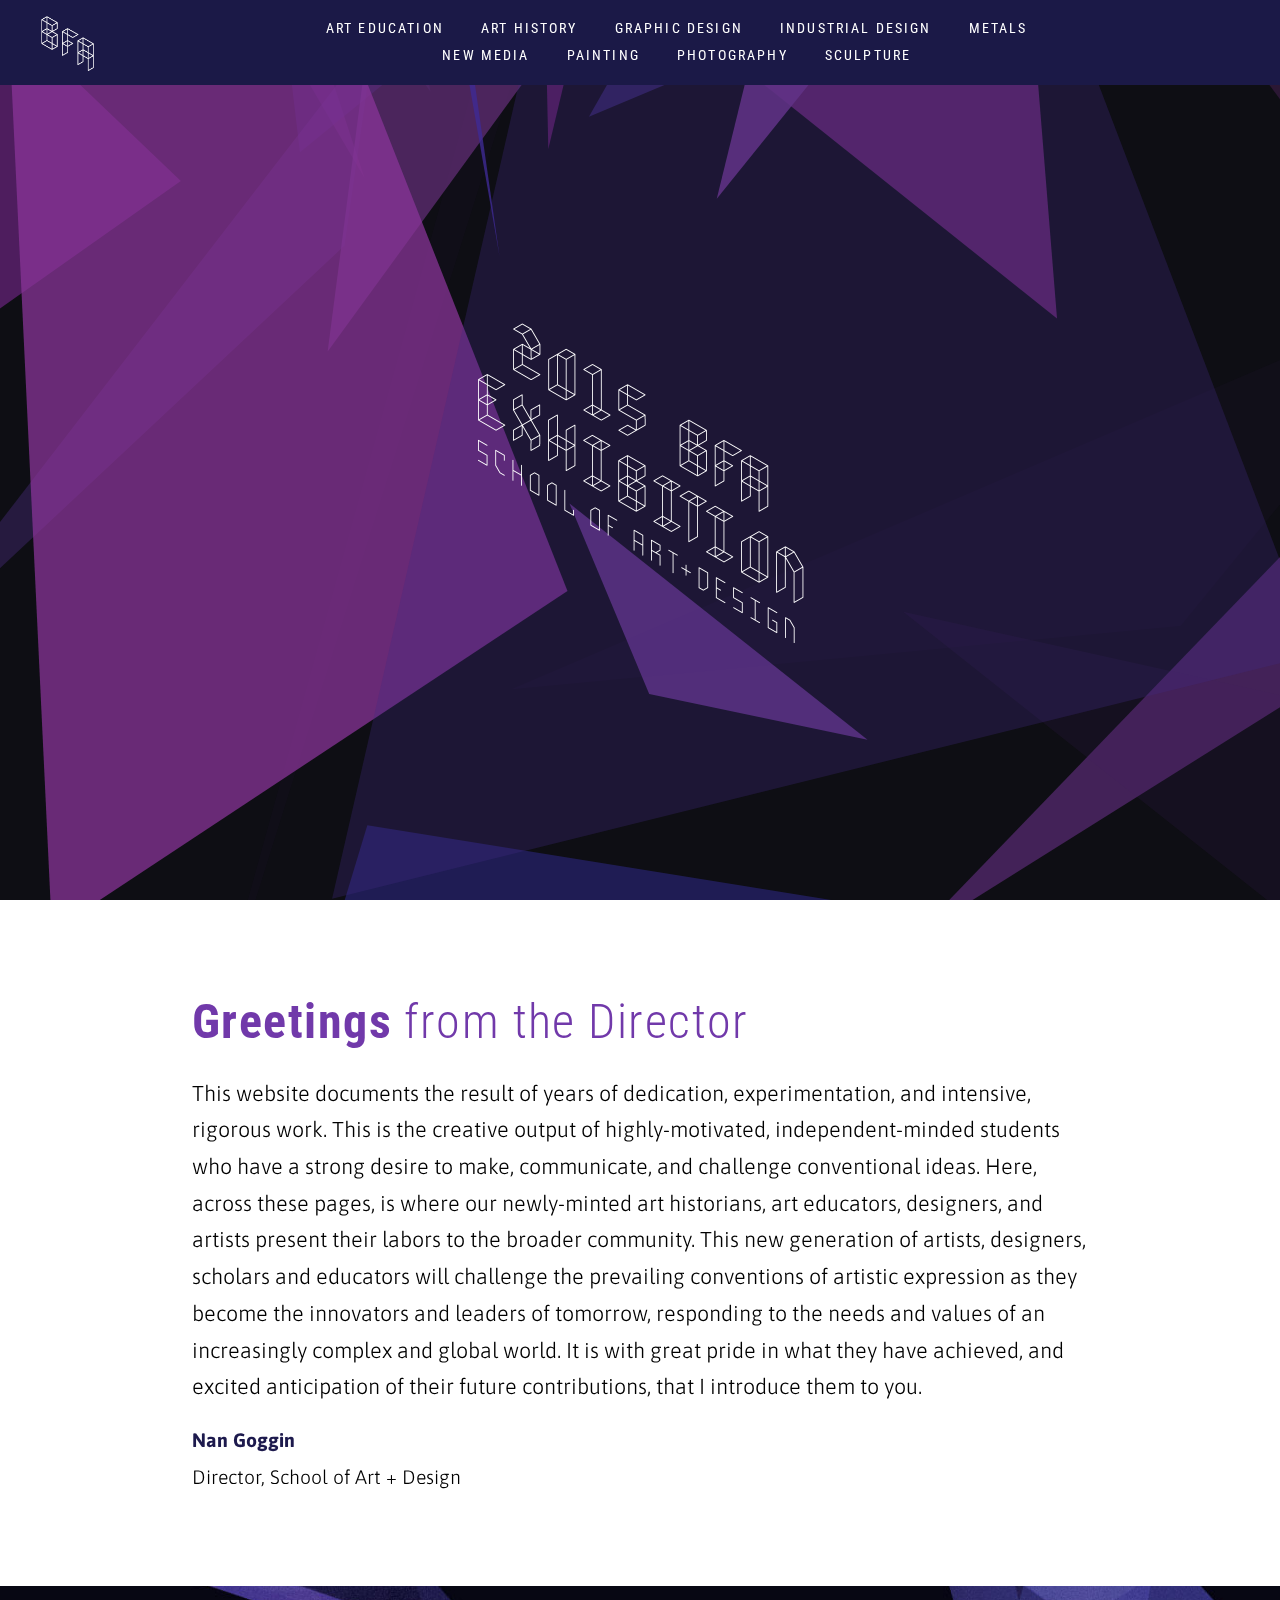
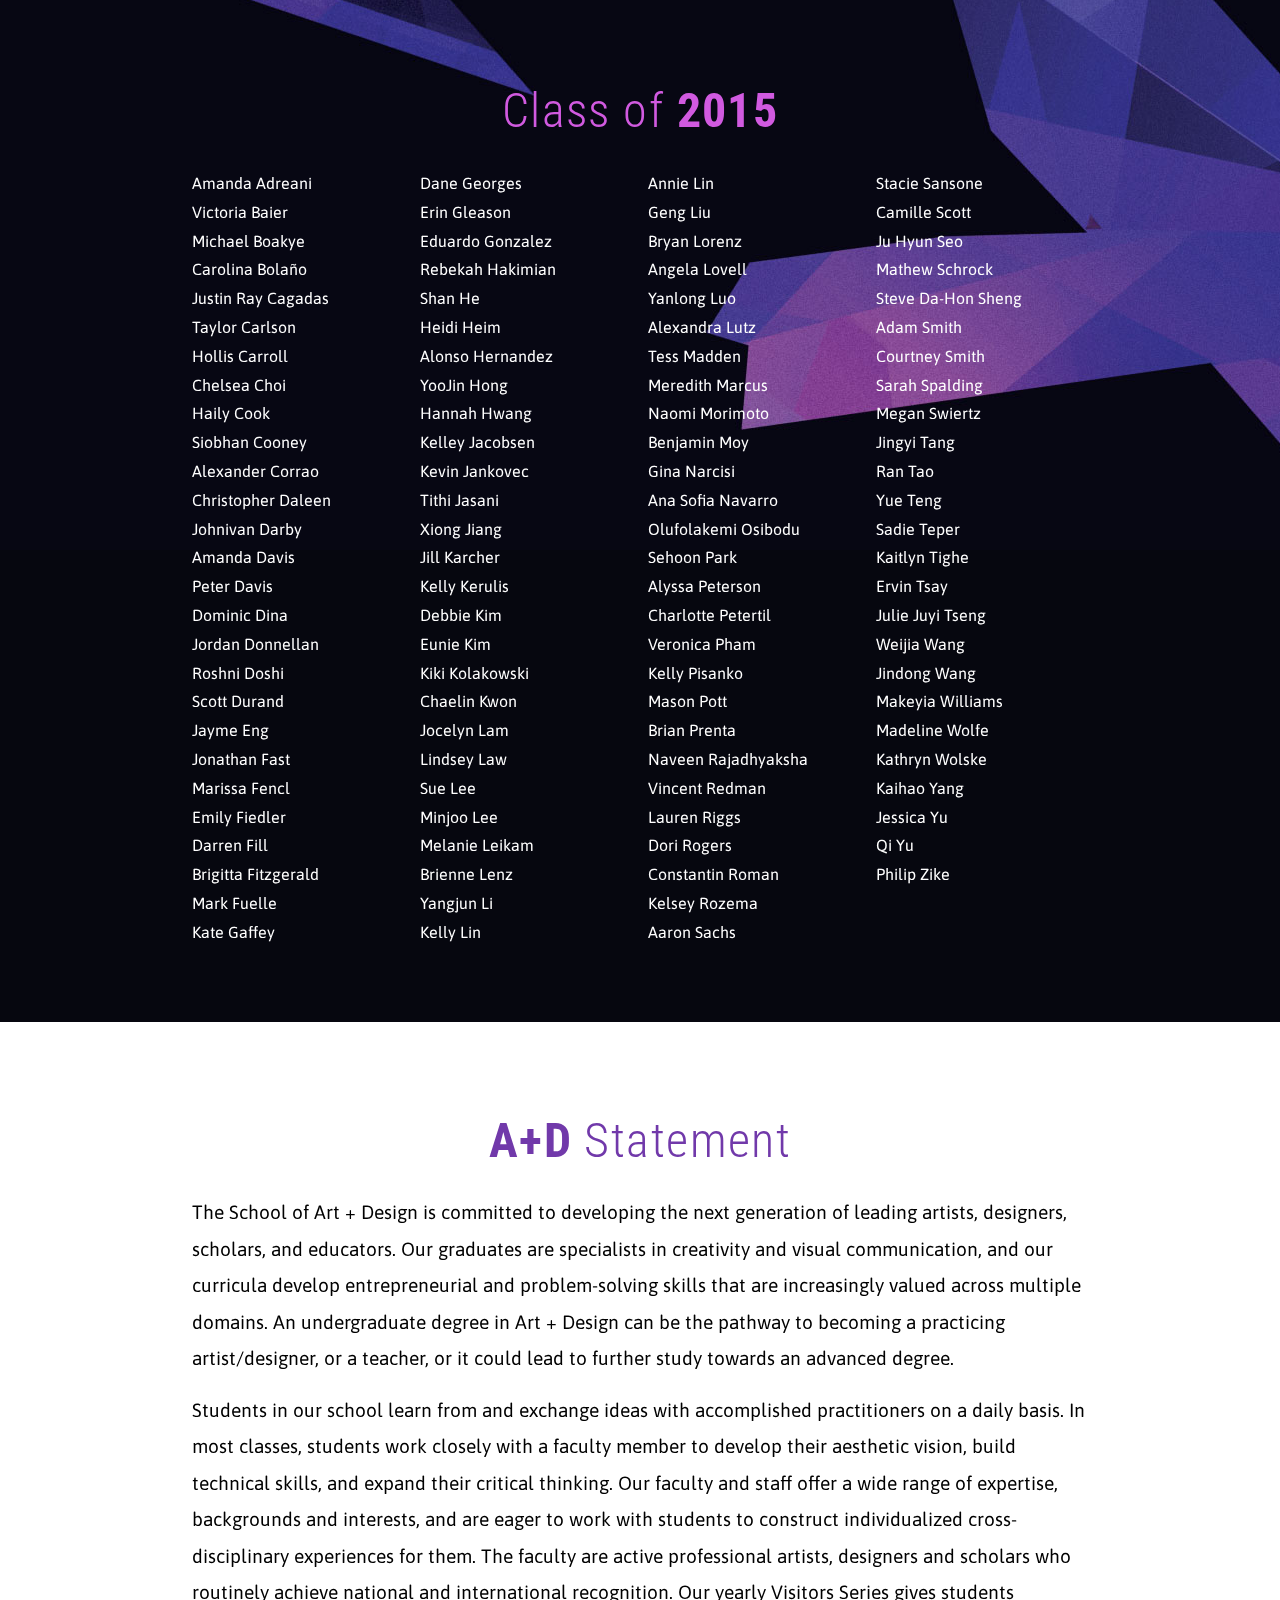
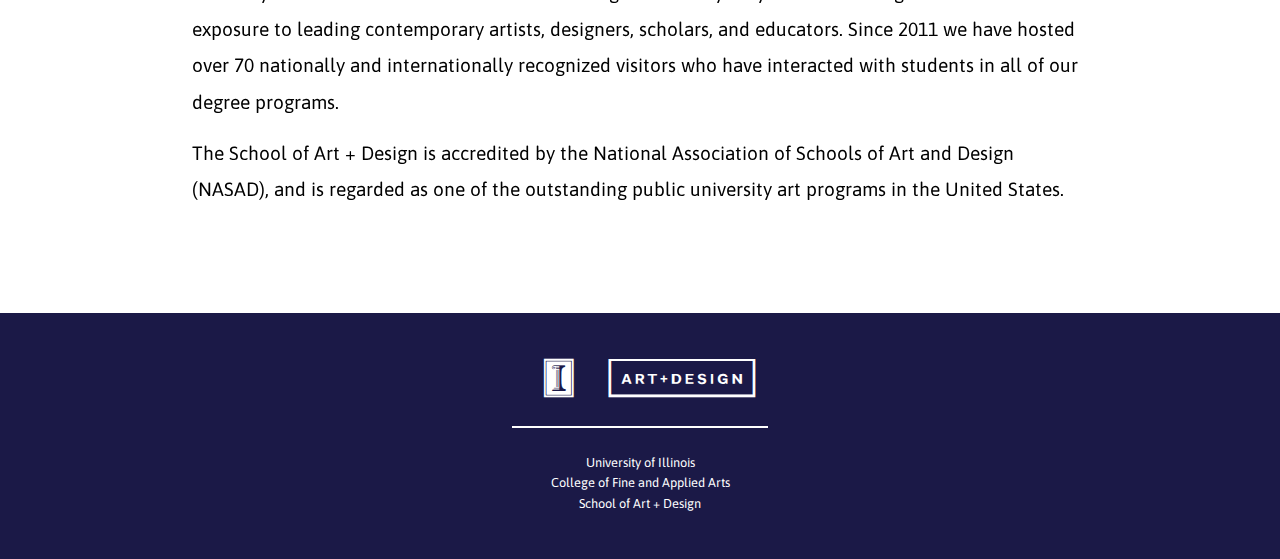
==== index.html @ aa7ef442 "first commit" ====
<!DOCTYPE html>
<html>
	<head>
     	<meta charset="utf-8">
        <meta http-equiv="x-ua-compatible" content="ie=edge">
        <title>BFA Exhibition | 2015</title>
        <meta name="description" content="">
        <meta name="viewport" content="width=device-width, initial-scale=1">

        <link rel="stylesheet" href="css/normalize.css">
        <link rel="stylesheet" href="css/index.css">
        <link rel="stylesheet" href="css/styles.css">
        
        <link rel="stylesheet" href="css/jquery.bxslider.css">
        <link rel="stylesheet" href="fonts/css/fontello.css">
       
       	<!--<script src="//ajax.googleapis.com/ajax/libs/jquery/1.11.2/jquery.min.js"></script>-->
        <script>window.jQuery || document.write('<script src="js/vendor/jquery-1.11.2.min.js"><\/script>')</script>
        <script src="js/plugins.js"></script>
        <script src="js/scripts.js"></script>
        <script src="js/vendor/modernizr-2.8.3.min.js"></script>
        
        <script src="js/jquery.fitvids.js"></script>
  		<script src="js/jquery.bxslider.js"></script>
  		<script src='js/smooth-scroll.js'></script>
  		<script src="js/scroll.js"></script>
  		
  		 <!--Parallax-->
        <script type="text/javascript" src="js/jquery.stellar.min.js"></script>
		<script type="text/javascript" src="js/waypoints.min.js"></script>
		<script type="text/javascript" src="js/jquery.easing.1.3.js"></script>
		<script type="text/javascript" src="js/parallax.js"></script>
		<script src="js/processing.js" type="text/javascript"></script>
		
    </head>
    <body>	
    		
			<div id="top-nav">
				<div id="full-menu-container">
					<a href="index.html"><div id="brand" class="hidden-sm"></div></a>
					<ul class="hidden-sm" id="full-menu">
						<li><a href="arteducation.html">Art&nbsp;Education</a></li>
						<li><a href="arthistory.html">Art&nbsp;History</a></li>
						<!-- <li><a href="ceramics.html">Ceramics</a></li> -->
						<li><a href="graphicdesign.html">Graphic&nbsp;Design</a></li>
						<li><a href="industrialdesign.html">Industrial&nbsp;Design</a></li>
						<li><a href="metals.html">Metals</a></li>
						<li><a href="newmedia.html">New&nbsp;Media</a></li>
						<li><a href="painting.html">Painting</a></li>
						<li><a href="photography.html">Photography</a></li>
						<li><a href="sculpture.html">Sculpture</a></li>
					</ul>
				</div>
				<div id="bar-full" class="hidden-sm"></div>

				<!-- Mobile Navigation -->
				<nav class="clearfix hidden-lg" id="top-menu-nav">
				<ul class="clearfix" id="menu-2-col">
					<li><a href="arteducation.html">Art&nbsp;Education</a></li>
					<li><a href="arthistory.html">Art&nbsp;History</a></li>
					<!-- <li><a href="ceramics.html">Ceramics</a></li> -->
					<li><a href="graphicdesign.html">Graphic&nbsp;Design</a></li>
					<li><a href="industrialdesign.html">Industrial&nbsp;Design</a></li>
					<li><a href="metals.html">Metals</a></li>
					<li><a href="newmedia.html">New&nbsp;Media</a></li>
					<li><a href="painting.html">Painting</a></li>
					<li><a href="photography.html">Photography</a></li>
					<li><a href="sculpture.html">Sculpture</a></li>
				</ul>
					
					<div id="bar" class="hidden-lg">
						<div id="pull">
							<span id="menu" class="hidden-lg">Menu</span>
							<a href="index.html"><div id="brand-sm" class="hidden-lg"></div></a>
						</div>
					</div>
					
				</nav>
			</div> <!-- #top-nav -->
			<!-- End Mobile Navigation -->
			
			
			
		<div class="slide index" id="slide01" data-slide="1" data-stellar-background-ratio="0.5">
				<canvas id="bfa2015" data-processing-sources="js/bfa_2015.js">
					<p>Your browser does not support the canvas tag.</p>
					<!-- Note: you can put any alternative content here. -->
				</canvas>
				<noscript>
					<p>JavaScript is required to view the contents of this page.</p>
				</noscript>
				<div id="bfa_type">
					<div id="holder">
						<img src="images/title.png" alt="BFA Exhibition" />
					</div>
				</div>
		</div>
	
		<div class="slide" id="slide02" data-slide="2" data-stellar-background-ratio="0.5">
		<div class="container clearfix">
			<div id="greetings">
				<h3><span class="header-bold">Greetings</span> from the Director</h3>
				<p>This website documents the result of years of dedication, experimentation, and intensive, rigorous work. This is the creative output of highly-motivated, independent-minded students who have a strong desire to make, communicate, and challenge conventional ideas. Here, across these pages, is where our newly-minted art historians, art educators, designers, and artists present their labors to the broader community. This new generation of artists, designers, scholars and educators will challenge the prevailing conventions of artistic expression as they become the innovators and leaders of tomorrow, responding to the needs and values of an increasingly complex and global world. It is with great pride in what they have achieved, and excited anticipation of their future contributions, that I introduce them to you.</p>
				<br>
				<p><span id="p-bold">Nan Goggin</span></p>
				<p><span id="title">Director, School of Art + Design</span></p>
			</div><!-- #greetings -->
		</div>
		</div>
		
		
		<div class="slide" id="slide3" data-slide="2" data-stellar-background-ratio="0.5">
		<div class="container clearfix">
			<div id="class">
			<h3>Class of <span class="header-bold">2015</span></h3>
			<div id="class-list">
			<ul>
			 	<li>Amanda Adreani</li>
				<li>Victoria Baier</li>
				<li>Michael Boakye</li>
				<li>Carolina Bolaño</li>
				<li>Justin Ray Cagadas</li>
				<li>Taylor Carlson</li>
				<li>Hollis Carroll</li>
				<li>Chelsea Choi</li>
				<li>Haily Cook</li>
				<li>Siobhan Cooney</li>
				<li>Alexander Corrao</li>
				<li>Christopher Daleen</li>
				<li>Johnivan Darby</li>
				<li>Amanda Davis</li>
				<li>Peter Davis</li>
				<li>Dominic Dina</li>
				<li>Jordan Donnellan</li>
				<li>Roshni Doshi</li>
				<li>Scott Durand</li>
				<li>Jayme Eng</li>
				<li>Jonathan Fast</li>
				<li>Marissa Fencl</li>
				<li>Emily Fiedler</li>
				<li>Darren Fill</li>
				<li>Brigitta Fitzgerald</li>
				<li>Mark Fuelle</li>
				<li>Kate Gaffey</li>
				<li>Dane Georges</li>
				<li>Erin Gleason</li>
				<li>Eduardo Gonzalez</li>
				<li>Rebekah Hakimian</li>
				<li>Shan He</li>
				<li>Heidi Heim</li>
				<li>Alonso Hernandez</li>
				<li>YooJin Hong</li>
				<li>Hannah Hwang</li>
				<li>Kelley Jacobsen</li>
				<li>Kevin Jankovec</li>
				<li>Tithi Jasani</li>
				<li>Xiong Jiang</li>
				<li>Jill Karcher</li>
				<li>Kelly Kerulis</li>
				<li>Debbie Kim</li>
				<li>Eunie Kim</li>
				<li>Kiki Kolakowski</li>
				<li>Chaelin Kwon</li>
				<li>Jocelyn Lam</li>
				<li>Lindsey Law</li>
				<li>Sue Lee</li>
				<li>Minjoo Lee</li>
				<li>Melanie Leikam</li>
				<li>Brienne Lenz</li>
				<li>Yangjun Li</li>
				<li>Kelly Lin</li>
				<li>Annie Lin</li>
				<li>Geng Liu</li>
				<li>Bryan Lorenz</li>
				<li>Angela Lovell</li>
				<li>Yanlong Luo</li>
				<li>Alexandra Lutz</li>
				<li>Tess Madden</li>
				<li>Meredith Marcus</li>
				<li>Naomi Morimoto</li>
				<li>Benjamin Moy</li>
				<li>Gina Narcisi</li>
				<li>Ana Sofia Navarro</li>
				<li>Olufolakemi Osibodu</li>
				<li>Sehoon Park</li>
				<li>Alyssa Peterson</li>
				<li>Charlotte Petertil</li>
				<li>Veronica Pham</li>
				<li>Kelly Pisanko</li>
				<li>Mason Pott</li>
				<li>Brian Prenta</li>
				<li>Naveen Rajadhyaksha</li>
				<li>Vincent Redman</li>
				<li>Lauren Riggs</li>
				<li>Dori Rogers</li>
				<li>Constantin Roman</li>
				<li>Kelsey Rozema</li>
				<li>Aaron Sachs</li>
				<li>Stacie Sansone</li>
				<li>Camille Scott</li>
				<li>Ju Hyun Seo</li>
				<li>Mathew Schrock</li>
				<li>Steve Da-Hon Sheng</li>
				<li>Adam Smith</li>
				<li>Courtney Smith</li>
				<li>Sarah Spalding</li>
				<li>Megan Swiertz</li>
				<li>Jingyi Tang</li>
				<li>Ran Tao</li>
				<li>Yue Teng</li>
				<li>Sadie Teper</li>
				<li>Kaitlyn Tighe</li>
				<li>Ervin Tsay</li>
				<li>Julie Juyi Tseng</li>
				<li>Weijia Wang</li>
				<li>Jindong Wang</li>
				<li>Makeyia Williams</li>
				<li>Madeline Wolfe</li>
				<li>Kathryn Wolske</li>
				<li>Kaihao Yang</li>
				<li>Jessica Yu</li>
				<li>Qi Yu</li>
				<li>Philip Zike</li>
			</ul>
			</div><!-- #class-list -->
			</div>
		</div>
		</div>
	
	
		<div class="slide" id="slide4" data-slide="4" data-stellar-background-ratio="0.5">
		<div class="container clearfix">
			<div id="about">
				<div id="ad-statement">
				<h3><span class="header-bold">A+D</span> Statement</h3>
				<p>The School of Art + Design is committed to developing the next generation of leading artists, designers, scholars, and educators. Our graduates are specialists in creativity and visual communication, and our curricula develop entrepreneurial and problem-solving skills that are increasingly valued across multiple domains. An undergraduate degree in Art + Design can be the pathway to becoming a practicing artist/designer, or a teacher, or it could lead to further study towards an advanced&nbsp;degree.</p>
				<p>Students in our school learn from and exchange ideas with accomplished practitioners on a daily basis. In most classes, students work closely with a faculty member to develop their aesthetic vision, build technical skills, and expand their critical thinking. Our faculty and staff offer a wide range of expertise, backgrounds and interests, and are eager to work with students to construct individualized cross-disciplinary experiences for them. The faculty are active professional artists, designers and scholars who routinely achieve national and international recognition. Our yearly Visitors Series gives students exposure to leading contemporary artists, designers, scholars, and educators. Since 2011 we have hosted over 70 nationally and internationally recognized visitors who have interacted with students in all of our degree programs.</p>
				<p>The School of Art + Design is accredited by the National Association of Schools of Art and Design (NASAD), and is regarded as one of the outstanding public university art programs in the United&nbsp;States.</p>
				</div><!-- #ad-statement-->
			</div><!-- #about -->
		</div>
		</div>
		
		<a data-scroll data-options='{ "easing": "easeInQuad" }' href="#" class="cd-top">Top</a>
		
		<footer>
			<div class="icons">
				<div class="the-icons"><i class="icon-illinois-logo"></i> </div>
				<div class="the-icons"><i class="icon-ad-logo"></i></div>
       	 	</div><!-- .icons -->
        	<div id="footer-line"></div><!-- #footer-line -->
			<p>University of Illinois</p>
			<p>College of Fine and Applied Arts</p>
			<p>School of Art + Design</p>
			
		</footer>
		
    </body>
</html>
---- css/index.css ----
@import url(http://fonts.googleapis.com/css?family=Asap:400,400italic,700,700italic|Roboto+Condensed:400,300,300italic,400italic,700,700italic);

/* http://meyerweb.com/eric/tools/css/reset/ 
   v2.0 | 20110126
   License: none (public domain)
*/

html, body, div, span, applet, object, iframe,
h1, h2, h3, h4, h5, h6, p, blockquote, pre,
a, abbr, acronym, address, big, cite, code,
del, dfn, em, img, ins, kbd, q, s, samp,
small, strike, strong, sub, sup, tt, var,
b, u, i, center,
dl, dt, dd, ol, ul, li,
fieldset, form, label, legend,
table, caption, tbody, tfoot, thead, tr, th, td,
article, aside, canvas, details, embed, 
figure, figcaption, footer, header, hgroup, 
menu, nav, output, ruby, section, summary,
time, mark, audio, video {
	margin: 0;
	padding: 0;
	border: 0;
	font-size: 100%;
	font: inherit;
	vertical-align: baseline;
}
/* HTML5 display-role reset for older browsers */
article, aside, details, figcaption, figure, 
footer, header, hgroup, menu, nav, section {
	display: block;
}
body {
	line-height: 1;
}
ol, ul {
	list-style: none;
}
blockquote, q {
	quotes: none;
}
blockquote:before, blockquote:after,
q:before, q:after {
	content: '';
	content: none;
}
table {
	border-collapse: collapse;
	border-spacing: 0;
}

/* end CSS reset */


body {
	width: 100%;
}

p, li {
	font-family: 'Asap', sans-serif;
	font-weight: 400;
}

.slide{
	background-attachment: fixed;
	position: relative;
	width: 100%;
}

/* Clearfix */
.clearfix:before,
.clearfix:after {
    content: " ";
    display: table;
}
.clearfix:after {
    clear: both;
}


/*--- FOOTER ---*/
footer {
	background-color: #1B1947;
	padding: 45px 0;
	text-align: center;
}

footer p {
	color: white;
	font-size: .80em;
	line-height: 1.6em;	
}

#footer-line {
	border-top: 2px solid white;
	margin: 25px 40%;
}

.icon-ad-logo, .icon-illinois-logo  {
	margin-left: -40px;
}

.icon-ad-logo:before { 
	content: '\e800';
	color: white;
	font-size: 2.5em;
} /* '' */

.icon-illinois-logo:before { 
	content: '\e801';
	color: white;
	font-size: 2.5em;
} /* '' */


.icons{
	display: inline-block;
}

.the-icons{
 	float: left;
}

/*---INDEX---*/
#greetings{
	padding: 60px 10%;
}

#greetings h3, #ad-statement h3 {
	color: #7139AA;
	font-family: 'Roboto Condensed', sans-serif;
	font-size: 2.3em;
	font-weight: 300;
	letter-spacing: .03em;
	line-height: 1.2em;
	margin-bottom: 25px; 
}

#greetings p {
	font-family: 'Asap', sans-serif;
	font-size: 1.2em;
	font-weight: 300;
	line-height: 1.6em;
}

.header-bold {
	font-weight: 700;
}

#p-bold {
	color: #1D1A4D;
	font-size: .90em;
	font-weight: bold;
}

#title { 
	font-size: .90em;
}


#class h3 {
	color: #D15AE0;
	font-family: 'Roboto Condensed', sans-serif;
	font-size: 2.3em;
	font-weight: 300;
	letter-spacing: .03em;
	line-height: 1.2em;
	padding: 0 10%;
}


#class-list {
	padding: 75px 10%;
  	-webkit-column-count: 2;
	-moz-column-count: 2;
    column-count: 2;
    font-size: .88em;
}

#class-list .track {
	letter-spacing: -.05em;
	
}

#class-list li {
	color: white;
	line-height: 1.6em;
}

#about {
	padding: 75px 10%;
	line-height: 1.6em;
}

#ad-statement p {
	font-size: 1em;
	line-height: 1.7em;
	padding-bottom: 15px;
}


/*---HERO---*/
.index {
	/*background:url(../images/major-hero4.png) top center no-repeat;* 
	/*padding: 12em 0;*/
	/*padding: 0;*/
	/*height: 768px;*/
	/*text-align:center;*/
}

#bfa_type {
	position: absolute;
	top: 0;
	left: 0;
	display: table;
	width: 100%;
}

#holder {
	display: table-cell;
	text-align: center;
	vertical-align: middle;
	height: 100%;
}

#holder img {
	width: 50%;
	height: auto;
	max-width: 330px;
	margin-top: 70px;
}


/*---MEDIA QUERIES---*/
@media only screen and (min-width: 580px) {
	#class-list {
	padding: 0 12% 75px;
  	-webkit-column-count: 2;
	-moz-column-count: 2;
    column-count: 2;
    font-size: 1em;
}
}

@media only screen and (min-width: 768px) {
#greetings p {
	font-size: 1.35em;
	line-height: 1.7em;
}
 
#class h3 {
	padding: 0 12% 25px;
}

#class-list li {
	line-height: 1.8em;
}

#ad-statement p {
	font-size: 1.2em;
	line-height: 1.9em;
}
}



@media only screen and (min-width: 850px) {
#greetings, #about{
	padding: 75px 12%;
}

#class h3 {
	padding: 50px 12% 25px;
	text-align: center;
}

#ad-statement h3 {
	text-align:center; 
}

#class-list {
	padding: 0 12% 75px;
  	-webkit-column-count: 3;
	-moz-column-count: 3;
    column-count: 3;
    font-size: 1em;
}

}

@media only screen and (min-width: 1024px) {
#greetings, #about{
	padding: 90px 15%;
}



#greetings h3, #class h3, #ad-statement h3{
	font-size: 3em;
}


#class h3 {
	padding: 0 15% 30px;
}


#class-list {
	padding: 0 15% 75px;
  	-webkit-column-count: 4;
	-moz-column-count: 4;
    column-count: 4;
    font-size: 1em;
}

#class-list li {
	font-size: 1em;
	line-height: 1.8em;
}


}
---- css/styles.css ----
@import url(http://fonts.googleapis.com/css?family=Asap:400,400italic,700,700italic|Roboto+Condensed:400,300,300italic,400italic,700,700italic);

/* http://meyerweb.com/eric/tools/css/reset/ 
   v2.0 | 20110126
   License: none (public domain)
*/

html, body, div, span, applet, object, iframe,
h1, h2, h3, h4, h5, h6, p, blockquote, pre,
a, abbr, acronym, address, big, cite, code,
del, dfn, em, img, ins, kbd, q, s, samp,
small, strike, strong, sub, sup, tt, var,
b, u, i, center,
dl, dt, dd, ol, ul, li,
fieldset, form, label, legend,
table, caption, tbody, tfoot, thead, tr, th, td,
article, aside, canvas, details, embed, 
figure, figcaption, footer, header, hgroup, 
menu, nav, output, ruby, section, summary,
time, mark, audio, video {
	margin: 0;
	padding: 0;
	border: 0;
	font-size: 100%;
	font: inherit;
	vertical-align: baseline;
}
/* HTML5 display-role reset for older browsers */
article, aside, details, figcaption, figure, 
footer, header, hgroup, menu, nav, section {
	display: block;
}
body {
	line-height: 1;
}
ol, ul {
	list-style: none;
}
blockquote, q {
	quotes: none;
}
blockquote:before, blockquote:after,
q:before, q:after {
	content: '';
	content: none;
}
table {
	border-collapse: collapse;
	border-spacing: 0;
}

/* end CSS reset */


body {
	width: 100%;
}

p, li {
	font-family: 'Asap', sans-serif;
	font-weight: 400;
}

.slide{
	background-attachment: fixed;
	position: relative;
	width: 100%;
}

/* Clearfix */
.clearfix:before,
.clearfix:after {
    content: " ";
    display: table;
}
.clearfix:after {
    clear: both;
}

/*--FULL NAV--*/
#brand {
	background:url(../images/bfa-logo.png) top center no-repeat; 
	background-size: 100%;
	position: fixed;
	float: left;
	width:55px;
	height: 55px;
	left: 40px;
	top: 16px;
	z-index: 2500;
}

#full-menu {
	left: 19%;
	padding: 15px;
	width: 850px;
	position: fixed;
	z-index: 2000;
	text-align: center;
}

#full-menu li{
	display: inline;
	margin: 10px;
	padding-right: 13px;
	font-size: .9em;
	font-family: 'Roboto Condensed', sans-serif;
	text-transform: uppercase;
	letter-spacing: .15em;
	line-height: 1.9em;
}
#full-menu a:hover {
	color: #7139AA;
}

#full-menu a {
	color: white;
	}

#full-menu a:link{
	text-decoration: none;
	/*color: #1B1947;*/
	color: white;
}

#full-menu a:active, a:visited{
	text-decoration: none;
}


#active {
	color: #7942BA;
}

#bar-full {
	background-color: #1B1947;
	width: 100%;
	height: 85px;
	position: fixed;
	top: 0;
}



/*--MOBILE NAV--*/
.hidden-lg {
	visibility: hidden;
}

#top-nav {
	position: fixed;
	width: 100%;
	z-index: 100;
}

#menu {
	border: 1px white solid;
	letter-spacing: .25em;
	padding: 9px 17px 9px 21px;
	float: right;
}

#menu:hover {
	border: 1px white solid;
	background-color: #302C85;
	cursor: pointer;
}

nav {
	height: auto;
	background: #EEEEEE;
	font-family: 'Roboto Condensed', sans-serif;
	font-size: .80em;
	letter-spacing: .15em;
	position: relative;
	text-transform: uppercase;
	text-align: center;
}

nav a {
	color: #1B1947;
	display: inline-block;
	line-height: 50px;
	text-align: center;
	text-decoration: none;
}

nav a:hover, nav a:active {
	background-color: #302C85;
	color: white;
	border-bottom: 1px solid #1B1947;
  	border-right: 1px solid #1B1947;
}

#bar {
	background-color: #1B1947;
	width: 100%;
	height: 50px;
	padding-right: 20px;
}

#pull {
	color: white;
	display: block;
	position: relative;
}

nav ul {
	display: none;
	height: auto;
	width: 100%;
}
	
nav li {
	width: 100%;
}
  	
nav li a {
	border-bottom: 1px solid #E1E1E1;
	box-sizing:border-box;
	-moz-box-sizing:border-box;
	-webkit-box-sizing:border-box;
}


/*--- FOOTER ---*/
footer {
	background-color: #1B1947;
	padding: 45px 0;
	text-align: center;
}

footer p {
	color: white;
	font-size: .80em;
	line-height: 1.6em;	
}

#footer-line {
	border-top: 2px solid white;
	margin: 25px 40%;
}

.icon-ad-logo, .icon-illinois-logo  {
	margin-left: -40px;
}

.icon-ad-logo:before { 
	content: '\e800';
	color: white;
	font-size: 2.5em;
} /* '' */

.icon-illinois-logo:before { 
	content: '\e801';
	color: white;
	font-size: 2.5em;
} /* '' */


.icons{
	display: inline-block;
}

.the-icons{
 	float: left;
}


/*---HERO---*/
.ae {
	background:url(../images/major-hero2.png) top center no-repeat; 
	background-size: cover;
	padding: 8em 0 6em;
	text-align:center;
	width: 100%;
}

.ah {
	background:url(../images/major-hero3.png) top center no-repeat; 
	background-size: cover;
	padding: 8em 0 6em;
	text-align:center;
	width: 100%;
}

.gd {
	background:url(../images/major-hero4.png) top center no-repeat; 
	background-size: cover;
	padding: 8em 0 6em;
	text-align:center;
	width: 100%;
}

.id {
	background:url(../images/major-hero5.png) top center no-repeat; 
	background-size: cover;
	padding: 8em 0 6em;
	text-align:center;
	width: 100%;
}

.me {
	background:url(../images/major-hero6.png) top center no-repeat; 
	background-size: cover;
	padding: 8em 0 6em;
	text-align:center;
	width: 100%;
}

.nm {
	background:url(../images/major-hero7.png) top center no-repeat; 
	background-size: cover;
	padding: 8em 0 6em;
	text-align:center;
	width: 100%;
}

.pa {
	background:url(../images/major-hero8.png) top center no-repeat; 
	background-size: cover;
	padding: 8em 0 6em;
	text-align:center;
	width: 100%;
}

.ph {
	background:url(../images/major-hero9.png) top center no-repeat; 
	background-size: cover;
	padding: 8em 0 6em;
	text-align:center;
	width: 100%;
}

.sc {
	background:url(../images/major-hero10.png) top center no-repeat; 
	background-size: cover;
	padding: 8em 0 6em;
	text-align:center;
	width: 100%;
}


#hero #major-id {
	color: white;
	font-family: 'Roboto Condensed', sans-serif;
	font-size: 1.7em;
	font-weight: 700;
	letter-spacing: .03em;
	padding: .5em 0;
}

#slide3 {
	background:url(../images/index-class-background.jpg) rgb(6, 7, 15) top center no-repeat; 
	padding: 6em 0 0 0;
	width: 100%;
	overflow: hidden;
}


#hero p {
	color: white;
	font-family: 'Asap', sans-serif;
	font-size: 1.2em;
	font-weight: 400;
	letter-spacing: .03em;
}

#hero #gd {
	background:url(../images/majors-gd.png) top center no-repeat;
	background-size: 125px;
	padding: 5em 0;
}

#hero #ae {
	background:url(../images/majors-ae.png) top center no-repeat;
	background-size: 125px;
	padding: 5em 0;
}

#hero #ah {
	background:url(../images/majors-ah.png) top center no-repeat;
	background-size: 125px;
	padding: 5em 0;
}

#hero #id {
	background:url(../images/majors-id.png) top center no-repeat;
	background-size: 125px;
	padding: 5em 0;
}

#hero #me {
	background:url(../images/majors-me.png) top center no-repeat;
	background-size: 125px;
	padding: 5em 0;
}

#hero #nm {
	background:url(../images/majors-nm.png) top center no-repeat;
	background-size: 125px;
	padding: 5em 0;
}

#hero #pa {
	background:url(../images/majors-pa.png) top center no-repeat;
	background-size: 125px;
	padding: 5em 0;
}

#hero #ph {
	background:url(../images/majors-ph.png) top center no-repeat;
	background-size: 125px;
	padding: 5em 0;
}

#hero #sc {
	background:url(../images/majors-sc.png) top center no-repeat;
	background-size: 125px;
	padding: 5em 0;
}

/*---GRADUATE LIST---*/
#slide2 {
	background-color: #F9F9F9;
}

#major-graduates {
	padding: 45px 10% 0;
  	-webkit-column-count: 2;
	-moz-column-count: 2;
    column-count: 2;
    font-size: .88em;
    text-align: center;
}

.metals, .sculpture {
	padding: 45px 10% 0;
  	-webkit-column-count: 2 !important;
	-moz-column-count: 2 !important;
    column-count: 2 !important;
    font-size: .88em;
    text-align: center;
}

#major-graduates li a {
	color: #1D1A4D;
	line-height: 1.8em;
	
}

#major-graduates li a:link{
	text-decoration: none;
}	

#major-graduates li a:hover {
	color: #C8C8C8;
}

#major-graduates li a:visited, #major-graduates li a:active {
}

.line-divider {
	border-bottom: 2px solid #1B1947;
	margin: 45px 15% 0;
}

/*--- GALLERY ---*/
#gallery {
	padding: 0 0 45px;
}

video {
	width: 80%;
}

.bx-wrapper img.vertical {
	text-align: center;
	margin: 0 auto;
	height: 88%;
  	width: auto;
}

.left {
	text-align: left !important;
}

.student {
	padding: 100px 0 0;
	text-align: center;
}

.student-name {
	font-family: 'Roboto Condensed', sans-serif;
	font-size: 1.6em;
	font-weight: 300;
	letter-spacing: .03em;
	text-align: center;
}

.student-first {
	font-weight: 700;
}

em {
	font-style: italic; 
}

.bxslider li p {
	font-size: .90em;
	line-height: 1.4em;
	text-align: center; 
}

.center {
	text-align: center !important;
}

.essay-container {
	margin: 0 auto;
	width: 900px;
}

.essay-container .img-container {	
	border-bottom: 2px solid #1B1947;
	left: 0;
	right: 0;
	padding: 45px 25px;
}

.essay-container .bxslider li p {
	text-align: left; 
	padding-right: 30px;
	line-height: 1.6em;
}

.essay-text {
	overflow: scroll;
	overflow-x: hidden;
	margin-bottom: 20px;
}

.img-container {
	width: 100%;
	height: 545px;
}

.essay-container .bx-pager {
	visibility: hidden;
}

/*--SCROLL TO TOP---*/
.cd-top {
  display: inline-block;
  height: 60px;
  width: 60px;
  position: fixed;
  bottom: 40px;
  right: 10px;
  box-shadow: 0 0 10px rgba(0, 0, 0, 0.05);
  
  /* image replacement properties */
  overflow: hidden;
  text-indent: 100%;
  white-space: nowrap;
  background: rgba(214, 214, 214, 0.8) url(../images/cd-top-arrow.svg) no-repeat center 50%;
  visibility: hidden;
  opacity: 0;
  -webkit-transition: opacity .3s 0s, visibility 0s .3s;
  -moz-transition: opacity .3s 0s, visibility 0s .3s;
  transition: opacity .3s 0s, visibility 0s .3s;
}
.cd-top.cd-is-visible, .cd-top.cd-fade-out, .no-touch .cd-top:hover {
  -webkit-transition: opacity .3s 0s, visibility 0s 0s;
  -moz-transition: opacity .3s 0s, visibility 0s 0s;
  transition: opacity .3s 0s, visibility 0s 0s;
}
.cd-top.cd-is-visible {
  /* the button becomes visible */
  visibility: visible;
  opacity: 1;
}

.cd-top.cd-fade-out {
  /* if the user keeps scrolling down, the button is out of focus and becomes less visible */
  opacity: .70;
}
.no-touch .cd-top:hover {
  background-color: #302C85;
  opacity: 1;
}

.cd-top {
	bottom: 20px;
    right: 20px;
}



/*---MEDIA QUERIES---*/
@media only screen and (min-width: 320px) {
nav li a {
	display: block;
	border-bottom: 1px solid #E1E1E1;
	border-right: 1px solid #E1E1E1;
	text-align: center;
	width: 100%;
	}
	
nav li {
	width: 100%;
}

#menu{
	margin: 8px 20px 0 0px;
	}

.img-container {
	height: 250px;
}
}

@media only screen and (min-width: 768px) {
#menu {
	float: right;
}

#hero #gd {
	background-size: 170px;
	padding: 7em 0;
}

#hero #ae {
	background-size: 170px;
	padding: 7em 0;
}

#hero #ah {
	background-size: 170px;
	padding: 7em 0;
}

#hero #id {
	background-size: 170px;
	padding: 7em 0;
}

#hero #me {
	background-size: 170px;
	padding: 7em 0;
}

#hero #nm {
	background-size: 170px;
	padding: 7em 0;
}

#hero #pa {
	background-size: 170px;
	padding: 7em 0;
}

#hero #ph {
	background-size: 170px;
	padding: 7em 0;
}

#hero #sc {
	background-size: 170px;
	padding: 7em 0;
}

#hero #major-id {
	font-size: 2.5em;
	padding: .3em 0;
}

#hero p {
	font-size: 1.4em;
}

#major-graduates {
	padding: 75px 15% 0;
  	-webkit-column-count: 3;
	-moz-column-count: 3;
    column-count: 3;
    font-size: 1.1em;
}

.metals {
	-webkit-column-count: 2;
	-moz-column-count: 2;
    column-count: 2;
}

.bxslider  li p {
	font-size: 1.1em;
}

.essay-container .bx-pager {
	visibility: hidden;
}
}

nav { 
  	height: auto;
  	}
  	
nav ul {
  	width: 100%;
  	height: auto;
  	}
  	 
nav li a {
	border-bottom: 1px solid #E1E1E1;
	border-right: 1px solid #E1E1E1;
	text-align: center;
	color: #1B1947 !important;
	}
	
nav li a:hover {
	color: white !important;
	}

nav a {
	text-align: left;
	width: 100%;
  	}
}	

@media (min-width: 350px) and (max-width: 459px) {
.img-container {
	width: 100%;
	height: calc(33vh);
}

.essay-container {
	width: 70%;
	padding-right: 40px;
}
}

@media (min-width: 460px) and (max-width: 539px) {
.img-container {
	width: 100%;
	height: 310px;
}
}

@media (min-width: 540px) and (max-width: 629px) {
.img-container {
	width: 100%;
	height: 360px;
}
}

@media (min-width: 630px) and (max-width: 699px) {
.img-container {
	width: 100%;
	height: 385px;
}
}

@media (min-width: 700px) and (max-width: 767px) {
.img-container {
	width: 100%;
	height: 425px;
}
}

@media (min-width: 768px) and (max-width: 899px) {
.img-container {
	width: 100%;
	height: 385px;
}
}

@media (min-width: 900px) and (max-width: 1149px) {
.img-container {
	width: 100%;
	height: 435px;
}
}

@media (min-width: 320px) and (max-width: 999px) {
.hidden-sm {
	visibility: hidden;
}

.essay-container {
	margin: 0 auto;
	width: 100%;
}

}

@media (max-width: 999px) {
.hidden-lg {
	visibility: visible;
}


#brand-sm {
	height: 32px;
	width: 100px;
	margin-top: -42px;
	position: fixed;
	background:url(../images/bfa-logo.png) top center no-repeat;
	background-size: 32px;
	z-index: 2500;
}
}

@media (max-width: 1149px) {
#full-menu {
	left: 13%;
}

#full-menu a:link{
	text-decoration: none;
	color: white;
}

}

@media (min-width: 1150px) and (max-width: 1279px) {
#full-menu {
	left: 14%;
}

.essay-container .bx-pager {
	visibility: hidden;
}

.img-container {
	width: 100%;
	height: 480px;
}
}

@media only screen and (min-width: 1280px) {
.line-divider {
	margin: 75px 35% 0;
}

#major-graduates {
	padding: 90px 15% 0;
}

#slide1{
	padding: 12em 0;
}

.bxslider  li  {
	display: inline-block;
	float: left;
}

.student-name {
	font-size: 2em;
}

.img-container {
	width: 100%;
	height: 550px;
}

#menu{
	margin: 8px 20px 0 0px;
}

nav #pull{
	height: 58px;
}
}

@media (min-width: 1281px) and (max-width: 1500px) {
.img-container {
	width: 100%;
	height: 550px;
}

.essay-container .bxslider li p {
	padding: 0;
}

.essay-container .bxslider {
	margin: 0 auto;
	width: 950px;
}

.essay-container .bxslider li p {
	padding-right: 30px;
}
}

.essay-container .bxslider .center li p{
	text-align: center !important;
}
---- fonts/css/fontello.css ----
@font-face {
  font-family: 'fontello';
  src: url('../font/fontello.eot?37896119');
  src: url('../font/fontello.eot?37896119#iefix') format('embedded-opentype'),
       url('../font/fontello.woff?37896119') format('woff'),
       url('../font/fontello.ttf?37896119') format('truetype'),
       url('../font/fontello.svg?37896119#fontello') format('svg');
  font-weight: normal;
  font-style: normal;
}
/* Chrome hack: SVG is rendered more smooth in Windozze. 100% magic, uncomment if you need it. */
/* Note, that will break hinting! In other OS-es font will be not as sharp as it could be */
/*
@media screen and (-webkit-min-device-pixel-ratio:0) {
  @font-face {
    font-family: 'fontello';
    src: url('../font/fontello.svg?37896119#fontello') format('svg');
  }
}
*/
 
 [class^="icon-"]:before, [class*=" icon-"]:before {
  font-family: "fontello";
  font-style: normal;
  font-weight: normal;
  speak: none;
  text-decoration: inherit;
  width: 1em;
  margin-right: .2em;
  text-align: center;
  /* opacity: .8; */
 
  /* For safety - reset parent styles, that can break glyph codes*/
  font-variant: normal;
  text-transform: none;
 
  /* fix buttons height, for twitter bootstrap */
  line-height: 1em;
 
  /* Animation center compensation - margins should be symmetric */
  /* remove if not needed */
  margin-left: .2em;
 
  /* you can be more comfortable with increased icons size */
  /* font-size: 120%; */
 
  /* Font smoothing. That was taken from TWBS */
  -webkit-font-smoothing: antialiased;
  -moz-osx-font-smoothing: grayscale;
 
  /* Uncomment for 3D effect */
  /* text-shadow: 1px 1px 1px rgba(127, 127, 127, 0.3); */
}
 
.icon-ad-logo:before { content: '\e800'; } /* '' */
.icon-illinois-logo:before { content: '\e801'; } /* '' */
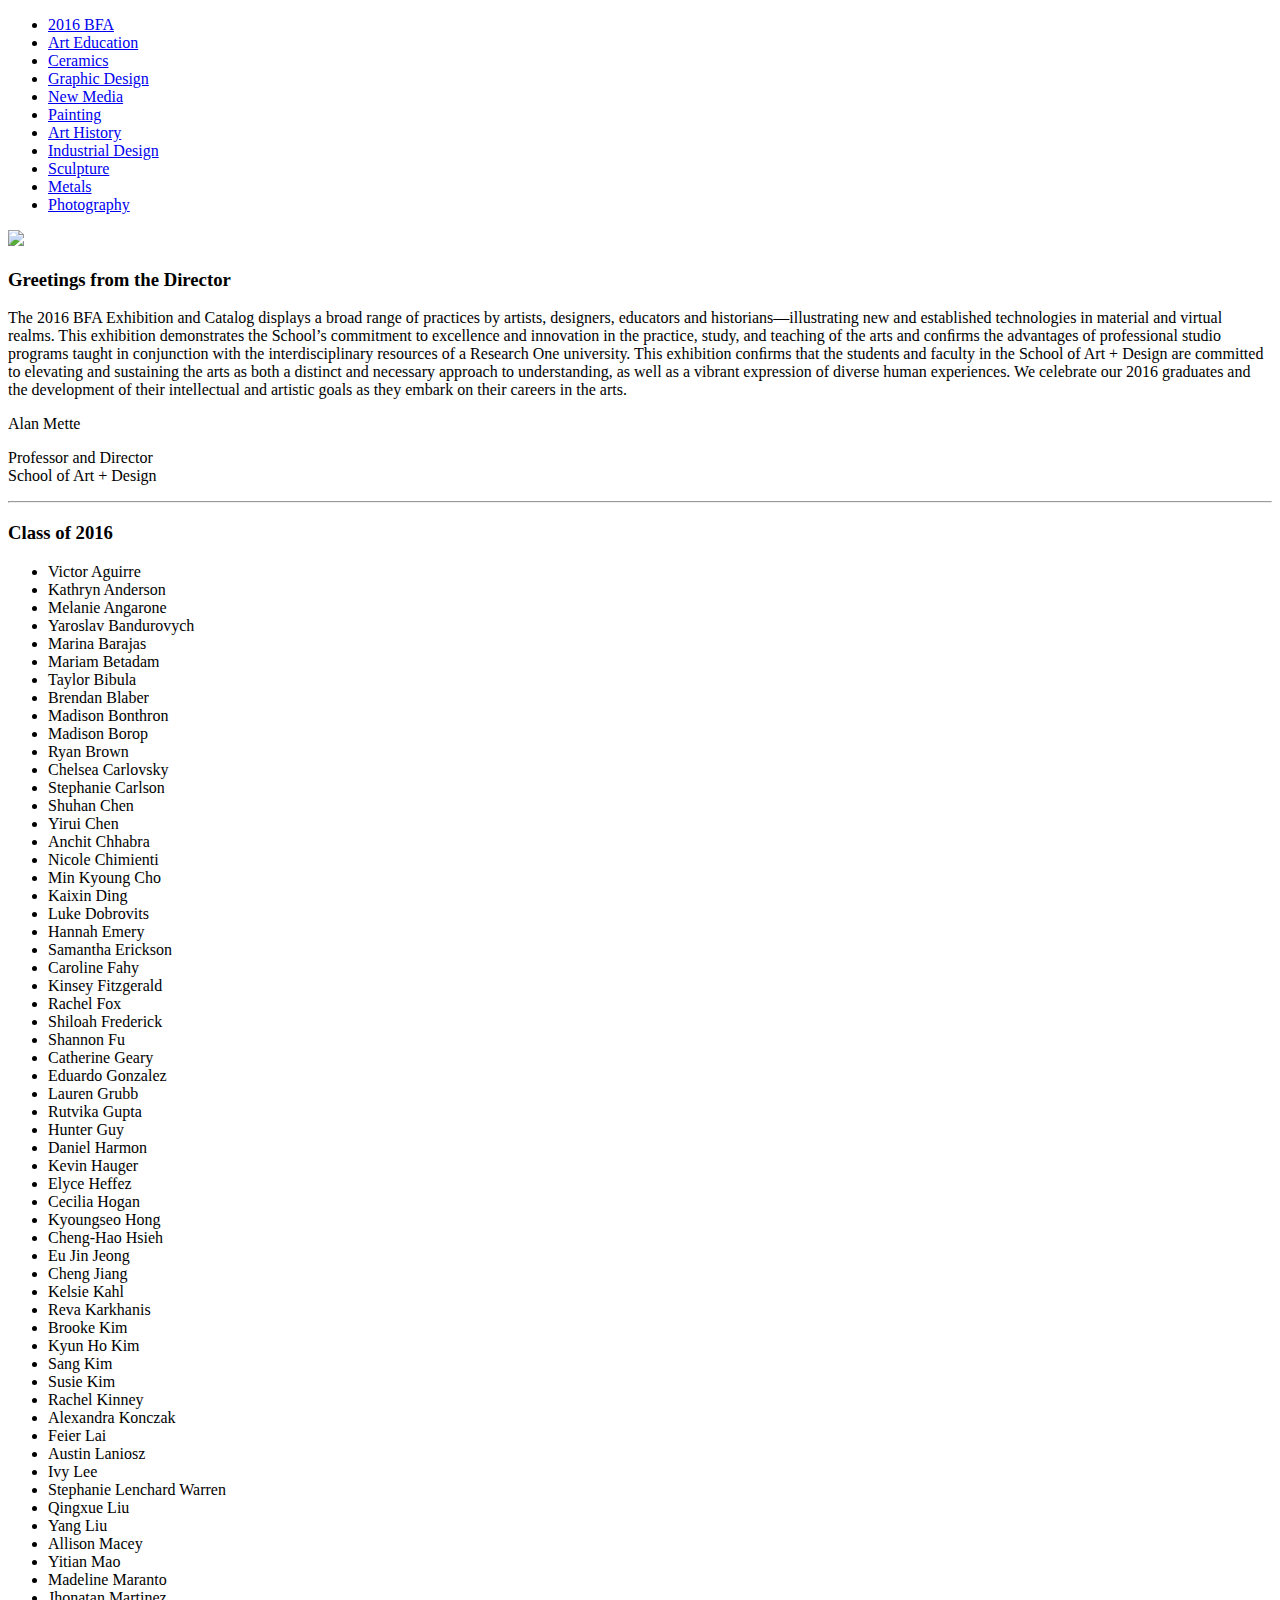
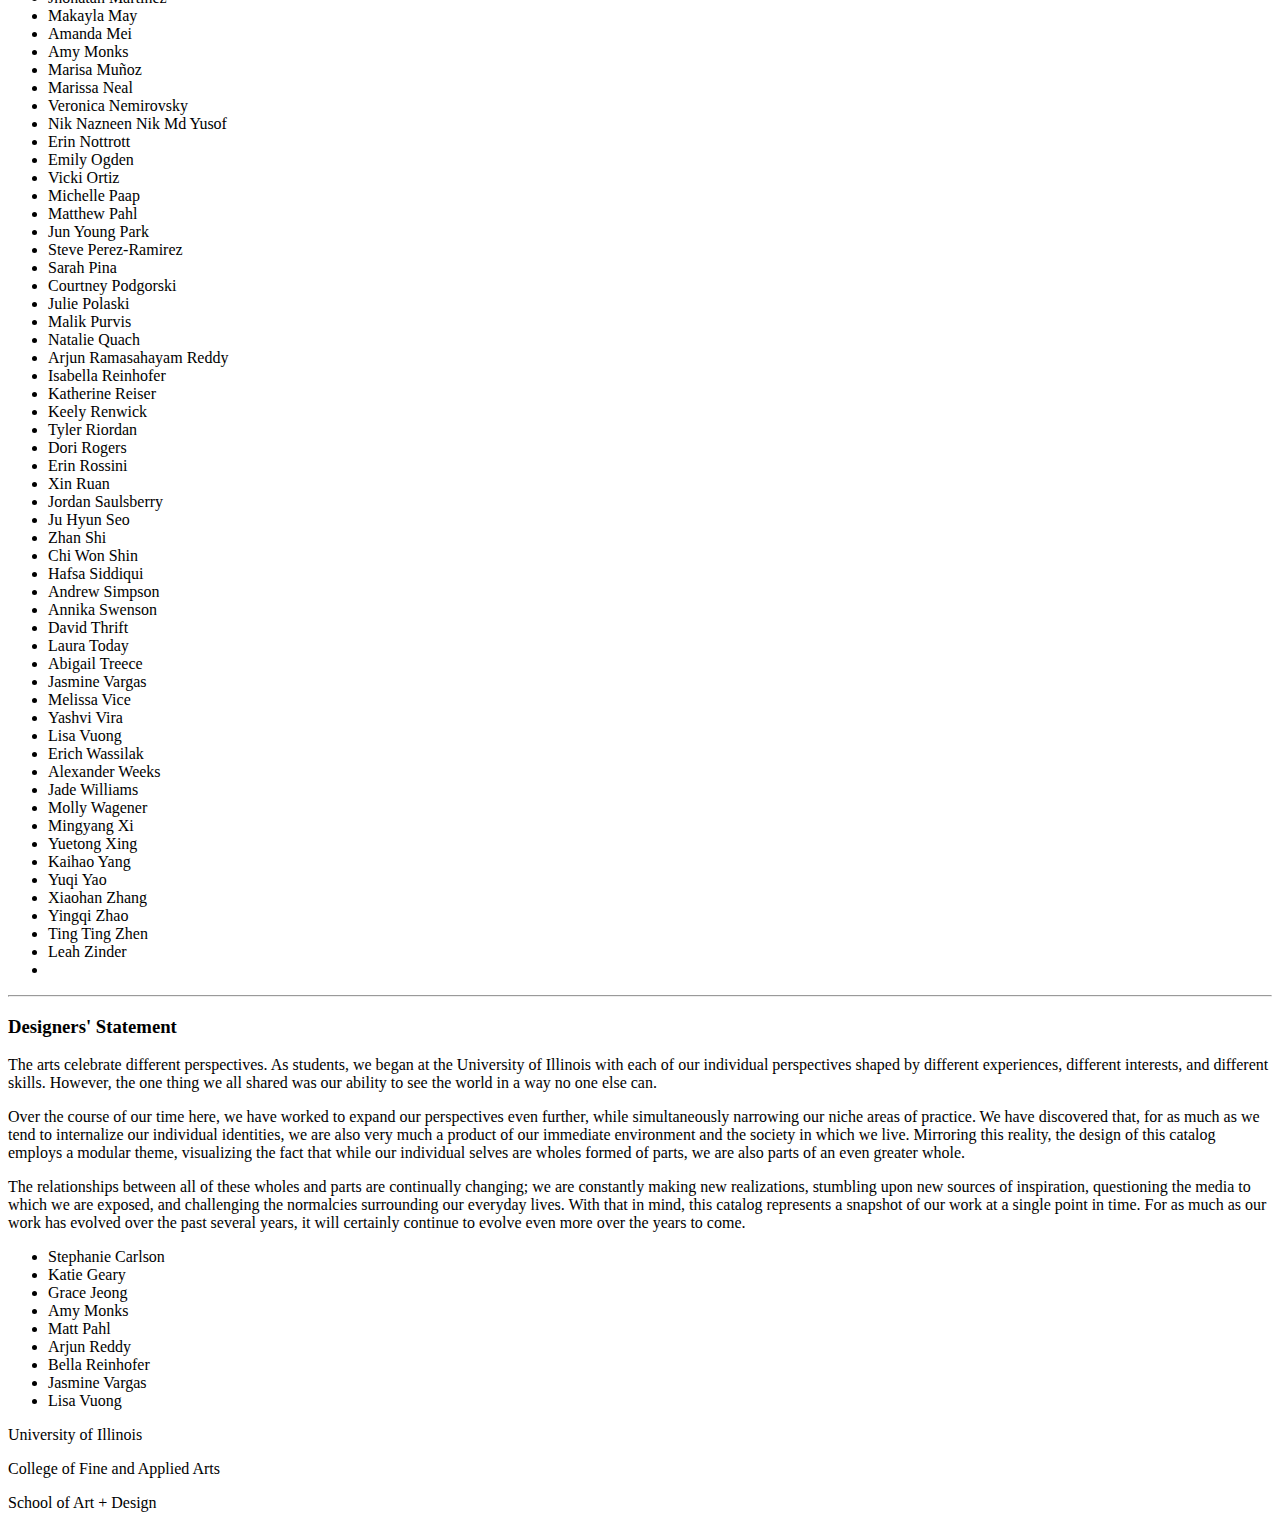
==== commit 7c7b11ea: "index" ====
--- a/index.html
+++ b/index.html
@@ -3,257 +3,208 @@
 	<head>
      	<meta charset="utf-8">
         <meta http-equiv="x-ua-compatible" content="ie=edge">
-        <title>BFA Exhibition | 2015</title>
+        <title>BFA Exhibition | 2016</title>
         <meta name="description" content="">
         <meta name="viewport" content="width=device-width, initial-scale=1">
 
-        <link rel="stylesheet" href="css/normalize.css">
-        <link rel="stylesheet" href="css/index.css">
-        <link rel="stylesheet" href="css/styles.css">
-        
-        <link rel="stylesheet" href="css/jquery.bxslider.css">
-        <link rel="stylesheet" href="fonts/css/fontello.css">
-       
-       	<!--<script src="//ajax.googleapis.com/ajax/libs/jquery/1.11.2/jquery.min.js"></script>-->
+        <link rel="stylesheet" href="css/index-styles.css">
+		    <link rel="stylesheet" href="css/navigation.css">
+
         <script>window.jQuery || document.write('<script src="js/vendor/jquery-1.11.2.min.js"><\/script>')</script>
-        <script src="js/plugins.js"></script>
-        <script src="js/scripts.js"></script>
-        <script src="js/vendor/modernizr-2.8.3.min.js"></script>
-        
-        <script src="js/jquery.fitvids.js"></script>
-  		<script src="js/jquery.bxslider.js"></script>
-  		<script src='js/smooth-scroll.js'></script>
-  		<script src="js/scroll.js"></script>
-  		
-  		 <!--Parallax-->
-        <script type="text/javascript" src="js/jquery.stellar.min.js"></script>
-		<script type="text/javascript" src="js/waypoints.min.js"></script>
-		<script type="text/javascript" src="js/jquery.easing.1.3.js"></script>
-		<script type="text/javascript" src="js/parallax.js"></script>
-		<script src="js/processing.js" type="text/javascript"></script>
-		
-    </head>
-    <body>	
-    		
-			<div id="top-nav">
-				<div id="full-menu-container">
-					<a href="index.html"><div id="brand" class="hidden-sm"></div></a>
-					<ul class="hidden-sm" id="full-menu">
-						<li><a href="arteducation.html">Art&nbsp;Education</a></li>
-						<li><a href="arthistory.html">Art&nbsp;History</a></li>
-						<!-- <li><a href="ceramics.html">Ceramics</a></li> -->
-						<li><a href="graphicdesign.html">Graphic&nbsp;Design</a></li>
-						<li><a href="industrialdesign.html">Industrial&nbsp;Design</a></li>
-						<li><a href="metals.html">Metals</a></li>
-						<li><a href="newmedia.html">New&nbsp;Media</a></li>
-						<li><a href="painting.html">Painting</a></li>
-						<li><a href="photography.html">Photography</a></li>
-						<li><a href="sculpture.html">Sculpture</a></li>
-					</ul>
-				</div>
-				<div id="bar-full" class="hidden-sm"></div>
-
-				<!-- Mobile Navigation -->
-				<nav class="clearfix hidden-lg" id="top-menu-nav">
-				<ul class="clearfix" id="menu-2-col">
-					<li><a href="arteducation.html">Art&nbsp;Education</a></li>
-					<li><a href="arthistory.html">Art&nbsp;History</a></li>
-					<!-- <li><a href="ceramics.html">Ceramics</a></li> -->
-					<li><a href="graphicdesign.html">Graphic&nbsp;Design</a></li>
-					<li><a href="industrialdesign.html">Industrial&nbsp;Design</a></li>
-					<li><a href="metals.html">Metals</a></li>
-					<li><a href="newmedia.html">New&nbsp;Media</a></li>
-					<li><a href="painting.html">Painting</a></li>
-					<li><a href="photography.html">Photography</a></li>
-					<li><a href="sculpture.html">Sculpture</a></li>
-				</ul>
-					
-					<div id="bar" class="hidden-lg">
-						<div id="pull">
-							<span id="menu" class="hidden-lg">Menu</span>
-							<a href="index.html"><div id="brand-sm" class="hidden-lg"></div></a>
-						</div>
-					</div>
-					
-				</nav>
-			</div> <!-- #top-nav -->
-			<!-- End Mobile Navigation -->
-			
-			
-			
-		<div class="slide index" id="slide01" data-slide="1" data-stellar-background-ratio="0.5">
-				<canvas id="bfa2015" data-processing-sources="js/bfa_2015.js">
-					<p>Your browser does not support the canvas tag.</p>
-					<!-- Note: you can put any alternative content here. -->
-				</canvas>
-				<noscript>
-					<p>JavaScript is required to view the contents of this page.</p>
-				</noscript>
-				<div id="bfa_type">
-					<div id="holder">
-						<img src="images/title.png" alt="BFA Exhibition" />
-					</div>
-				</div>
-		</div>
-	
-		<div class="slide" id="slide02" data-slide="2" data-stellar-background-ratio="0.5">
-		<div class="container clearfix">
-			<div id="greetings">
-				<h3><span class="header-bold">Greetings</span> from the Director</h3>
-				<p>This website documents the result of years of dedication, experimentation, and intensive, rigorous work. This is the creative output of highly-motivated, independent-minded students who have a strong desire to make, communicate, and challenge conventional ideas. Here, across these pages, is where our newly-minted art historians, art educators, designers, and artists present their labors to the broader community. This new generation of artists, designers, scholars and educators will challenge the prevailing conventions of artistic expression as they become the innovators and leaders of tomorrow, responding to the needs and values of an increasingly complex and global world. It is with great pride in what they have achieved, and excited anticipation of their future contributions, that I introduce them to you.</p>
-				<br>
-				<p><span id="p-bold">Nan Goggin</span></p>
-				<p><span id="title">Director, School of Art + Design</span></p>
-			</div><!-- #greetings -->
-		</div>
-		</div>
-		
-		
-		<div class="slide" id="slide3" data-slide="2" data-stellar-background-ratio="0.5">
-		<div class="container clearfix">
-			<div id="class">
-			<h3>Class of <span class="header-bold">2015</span></h3>
-			<div id="class-list">
-			<ul>
-			 	<li>Amanda Adreani</li>
-				<li>Victoria Baier</li>
-				<li>Michael Boakye</li>
-				<li>Carolina Bolaño</li>
-				<li>Justin Ray Cagadas</li>
-				<li>Taylor Carlson</li>
-				<li>Hollis Carroll</li>
-				<li>Chelsea Choi</li>
-				<li>Haily Cook</li>
-				<li>Siobhan Cooney</li>
-				<li>Alexander Corrao</li>
-				<li>Christopher Daleen</li>
-				<li>Johnivan Darby</li>
-				<li>Amanda Davis</li>
-				<li>Peter Davis</li>
-				<li>Dominic Dina</li>
-				<li>Jordan Donnellan</li>
-				<li>Roshni Doshi</li>
-				<li>Scott Durand</li>
-				<li>Jayme Eng</li>
-				<li>Jonathan Fast</li>
-				<li>Marissa Fencl</li>
-				<li>Emily Fiedler</li>
-				<li>Darren Fill</li>
-				<li>Brigitta Fitzgerald</li>
-				<li>Mark Fuelle</li>
-				<li>Kate Gaffey</li>
-				<li>Dane Georges</li>
-				<li>Erin Gleason</li>
-				<li>Eduardo Gonzalez</li>
-				<li>Rebekah Hakimian</li>
-				<li>Shan He</li>
-				<li>Heidi Heim</li>
-				<li>Alonso Hernandez</li>
-				<li>YooJin Hong</li>
-				<li>Hannah Hwang</li>
-				<li>Kelley Jacobsen</li>
-				<li>Kevin Jankovec</li>
-				<li>Tithi Jasani</li>
-				<li>Xiong Jiang</li>
-				<li>Jill Karcher</li>
-				<li>Kelly Kerulis</li>
-				<li>Debbie Kim</li>
-				<li>Eunie Kim</li>
-				<li>Kiki Kolakowski</li>
-				<li>Chaelin Kwon</li>
-				<li>Jocelyn Lam</li>
-				<li>Lindsey Law</li>
-				<li>Sue Lee</li>
-				<li>Minjoo Lee</li>
-				<li>Melanie Leikam</li>
-				<li>Brienne Lenz</li>
-				<li>Yangjun Li</li>
-				<li>Kelly Lin</li>
-				<li>Annie Lin</li>
-				<li>Geng Liu</li>
-				<li>Bryan Lorenz</li>
-				<li>Angela Lovell</li>
-				<li>Yanlong Luo</li>
-				<li>Alexandra Lutz</li>
-				<li>Tess Madden</li>
-				<li>Meredith Marcus</li>
-				<li>Naomi Morimoto</li>
-				<li>Benjamin Moy</li>
-				<li>Gina Narcisi</li>
-				<li>Ana Sofia Navarro</li>
-				<li>Olufolakemi Osibodu</li>
-				<li>Sehoon Park</li>
-				<li>Alyssa Peterson</li>
-				<li>Charlotte Petertil</li>
-				<li>Veronica Pham</li>
-				<li>Kelly Pisanko</li>
-				<li>Mason Pott</li>
-				<li>Brian Prenta</li>
-				<li>Naveen Rajadhyaksha</li>
-				<li>Vincent Redman</li>
-				<li>Lauren Riggs</li>
-				<li>Dori Rogers</li>
-				<li>Constantin Roman</li>
-				<li>Kelsey Rozema</li>
-				<li>Aaron Sachs</li>
-				<li>Stacie Sansone</li>
-				<li>Camille Scott</li>
-				<li>Ju Hyun Seo</li>
-				<li>Mathew Schrock</li>
-				<li>Steve Da-Hon Sheng</li>
-				<li>Adam Smith</li>
-				<li>Courtney Smith</li>
-				<li>Sarah Spalding</li>
-				<li>Megan Swiertz</li>
-				<li>Jingyi Tang</li>
-				<li>Ran Tao</li>
-				<li>Yue Teng</li>
-				<li>Sadie Teper</li>
-				<li>Kaitlyn Tighe</li>
-				<li>Ervin Tsay</li>
-				<li>Julie Juyi Tseng</li>
-				<li>Weijia Wang</li>
-				<li>Jindong Wang</li>
-				<li>Makeyia Williams</li>
-				<li>Madeline Wolfe</li>
-				<li>Kathryn Wolske</li>
-				<li>Kaihao Yang</li>
-				<li>Jessica Yu</li>
-				<li>Qi Yu</li>
-				<li>Philip Zike</li>
-			</ul>
-			</div><!-- #class-list -->
-			</div>
-		</div>
-		</div>
-	
-	
-		<div class="slide" id="slide4" data-slide="4" data-stellar-background-ratio="0.5">
-		<div class="container clearfix">
-			<div id="about">
-				<div id="ad-statement">
-				<h3><span class="header-bold">A+D</span> Statement</h3>
-				<p>The School of Art + Design is committed to developing the next generation of leading artists, designers, scholars, and educators. Our graduates are specialists in creativity and visual communication, and our curricula develop entrepreneurial and problem-solving skills that are increasingly valued across multiple domains. An undergraduate degree in Art + Design can be the pathway to becoming a practicing artist/designer, or a teacher, or it could lead to further study towards an advanced&nbsp;degree.</p>
-				<p>Students in our school learn from and exchange ideas with accomplished practitioners on a daily basis. In most classes, students work closely with a faculty member to develop their aesthetic vision, build technical skills, and expand their critical thinking. Our faculty and staff offer a wide range of expertise, backgrounds and interests, and are eager to work with students to construct individualized cross-disciplinary experiences for them. The faculty are active professional artists, designers and scholars who routinely achieve national and international recognition. Our yearly Visitors Series gives students exposure to leading contemporary artists, designers, scholars, and educators. Since 2011 we have hosted over 70 nationally and internationally recognized visitors who have interacted with students in all of our degree programs.</p>
-				<p>The School of Art + Design is accredited by the National Association of Schools of Art and Design (NASAD), and is regarded as one of the outstanding public university art programs in the United&nbsp;States.</p>
-				</div><!-- #ad-statement-->
-			</div><!-- #about -->
-		</div>
-		</div>
-		
-		<a data-scroll data-options='{ "easing": "easeInQuad" }' href="#" class="cd-top">Top</a>
-		
-		<footer>
-			<div class="icons">
-				<div class="the-icons"><i class="icon-illinois-logo"></i> </div>
-				<div class="the-icons"><i class="icon-ad-logo"></i></div>
-       	 	</div><!-- .icons -->
-        	<div id="footer-line"></div><!-- #footer-line -->
-			<p>University of Illinois</p>
-			<p>College of Fine and Applied Arts</p>
-			<p>School of Art + Design</p>
-			
-		</footer>
-		
-    </body>
-</html>
+        <script src="js/navigation.js"></script>
+  </head>
+<body>
+  <div class="container">
+    <ul class="nav-bar">
+      <li><a id="nav-home" class="active-link" href="index.html">2016 BFA</a></li>
+      <li><a href="arteducation.html">Art Education</a></li>
+      <li><a href="ceramics.html">Ceramics</a></li>
+      <li><a href="graphicdesign.html">Graphic Design</a></li>
+      <li><a href="newmedia.html">New Media</a></li>
+      <li><a href="painting.html">Painting</a></li>
+      <li><a href="arthistory.html">Art History</a></li>
+      <li><a href="industrialdesign.html">Industrial Design</a></li>
+      <li><a href="sculpture.html">Sculpture</a></li>
+      <li><a href="metals.html">Metals</a></li>
+      <li><a href="photography.html">Photography</a></li>
+    </ul>
+
+    <div class="hero" id="startchange">
+      <img class="bfalogo" src="images/bfa-hero.png"> 
+    </div>
+    <section class="director">
+      <h3>Greetings from the Director</h3>
+
+      <p>
+        The 2016 BFA Exhibition and Catalog displays a broad range of practices by artists, designers, educators and historians—illustrating new and established technologies in material and virtual realms. This exhibition demonstrates the School’s commitment to excellence and innovation in the practice, study, and teaching of the arts and conﬁrms the advantages of professional studio programs taught in conjunction with the interdisciplinary resources of a Research One university. This exhibition conﬁrms that the students and faculty in the School of Art + Design are committed to elevating and sustaining the arts as both a distinct and necessary approach to understanding, as well as a vibrant expression of diverse human experiences. We celebrate our 2016 graduates and the development of their intellectual and artistic goals as they embark on their careers in the arts.
+      </p>
+
+      <div class="signage">
+        <p class="sign-name">Alan Mette</p>
+        <p class="title">
+          Professor and Director
+          <br>
+          School of Art + Design
+        </p>
+      </div>
+    </section>
+    <hr>
+    <section class="class-list">
+      <h3>Class of 2016</h3>
+      <ul>
+        <li>Victor Aguirre</li>
+        <li>Kathryn Anderson</li>
+        <li>Melanie Angarone</li>
+        <li>Yaroslav Bandurovych</li>
+        <li>Marina Barajas</li>
+        <li>Mariam Betadam</li>
+        <li>Taylor Bibula</li>
+        <li>Brendan Blaber</li>
+        <li>Madison Bonthron</li>
+        <li>Madison Borop</li>
+        <li>Ryan Brown</li>
+        <li>Chelsea Carlovsky</li>
+        <li>Stephanie Carlson</li>
+        <li>Shuhan Chen</li>
+        <li>Yirui Chen</li>
+        <li>Anchit Chhabra</li>
+        <li>Nicole Chimienti</li>
+        <li>Min Kyoung Cho</li>
+        <li>Kaixin Ding</li>
+        <li>Luke Dobrovits</li>
+        <li>Hannah Emery</li>
+        <li>Samantha Erickson</li>
+        <li>Caroline Fahy</li>
+        <li>Kinsey Fitzgerald</li>
+        <li>Rachel Fox</li>
+        <li>Shiloah Frederick</li>
+        <li>Shannon Fu</li>
+        <li>Catherine Geary</li>
+        <li>Eduardo Gonzalez</li>
+        <li>Lauren Grubb</li>
+        <li>Rutvika Gupta</li>
+        <li>Hunter Guy</li>
+        <li>Daniel Harmon</li>
+        <li>Kevin Hauger</li>
+        <li>Elyce Heffez</li>
+        <li>Cecilia Hogan</li>
+        <li>Kyoungseo Hong</li>
+        <li>Cheng-Hao Hsieh</li>
+        <li>Eu Jin Jeong</li>
+        <li>Cheng  Jiang</li>
+        <li>Kelsie Kahl</li>
+        <li>Reva Karkhanis</li>
+        <li>Brooke Kim</li>
+        <li>Kyun Ho Kim</li>
+        <li>Sang Kim</li>
+        <li>Susie Kim</li>
+        <li>Rachel Kinney</li>
+        <li>Alexandra Konczak</li>
+        <li>Feier Lai</li>
+        <li>Austin Laniosz</li>
+        <li>Ivy Lee</li>
+        <li>Stephanie Lenchard Warren</li>
+        <li>Qingxue Liu</li>
+        <li>Yang Liu</li>
+        <li>Allison Macey</li>
+        <li>Yitian Mao</li>
+        <li>Madeline Maranto</li>
+        <li>Jhonatan Martinez</li>
+        <li>Makayla May</li>
+        <li>Amanda Mei</li>
+        <li>Amy Monks</li>
+        <li>Marisa Muñoz</li>
+        <li>Marissa Neal</li>
+        <li>Veronica Nemirovsky</li>
+        <li>Nik Nazneen Nik Md Yusof</li>
+        <li>Erin Nottrott</li>
+        <li>Emily Ogden</li>
+        <li>Vicki Ortiz</li>
+        <li>Michelle Paap</li>
+        <li>Matthew Pahl</li>
+        <li>Jun Young Park</li>
+        <li>Steve Perez-Ramirez</li>
+        <li>Sarah Pina</li>
+        <li>Courtney Podgorski</li>
+        <li>Julie Polaski</li>
+        <li>Malik Purvis</li>
+        <li>Natalie Quach</li>
+        <li>Arjun Ramasahayam Reddy</li>
+        <li>Isabella Reinhofer</li>
+        <li>Katherine Reiser</li>
+        <li>Keely Renwick</li>
+        <li>Tyler Riordan</li>
+        <li>Dori Rogers</li>
+        <li>Erin Rossini</li>
+        <li>Xin Ruan</li>
+        <li>Jordan Saulsberry</li>
+        <li>Ju Hyun Seo</li>
+        <li>Zhan Shi</li>
+        <li>Chi Won Shin</li>
+        <li>Hafsa Siddiqui</li>
+        <li>Andrew Simpson</li>
+        <li>Annika Swenson</li>
+        <li>David Thrift</li>
+        <li>Laura Today</li>
+        <li>Abigail Treece</li>
+        <li>Jasmine Vargas</li>
+        <li>Melissa Vice</li>
+        <li>Yashvi Vira</li>
+        <li>Lisa Vuong</li>
+        <li>Erich Wassilak</li>
+        <li>Alexander Weeks</li>
+        <li>Jade Williams</li>
+        <li>Molly Wagener</li>
+        <li>Mingyang Xi</li>
+        <li>Yuetong Xing</li>
+        <li>Kaihao Yang</li>
+        <li>Yuqi Yao</li>
+        <li>Xiaohan Zhang</li>
+        <li>Yingqi Zhao</li>
+        <li>Ting Ting Zhen</li>
+        <li>Leah Zinder</li>
+        <li></li>
+      </ul>
+    </section>
+    <hr>
+    <section class="statement">
+      <h3>Designers' Statement</h3>
+
+      <p class="multiple">
+      The arts celebrate different perspectives. As students, we began at the University of Illinois with each of our individual perspectives shaped by different experiences, different interests, and different skills. However, the one thing we all shared was our ability to see the world in a way no one else can.
+      </p>
+      <p class="multiple">
+      Over the course of our time here, we have worked to expand our perspectives even further, while simultaneously narrowing our niche areas of practice. We have discovered that, for as much as we tend to internalize our individual identities, we are also very much a product of our immediate environment and the society in which we live. Mirroring this reality, the design of this catalog employs a modular theme, visualizing the fact that while our individual selves are wholes formed of parts, we are also parts of an even greater whole.
+      </p>
+      <p class="multiple">
+      The relationships between all of these wholes and parts are continually changing; we are constantly making new realizations, stumbling upon new sources of inspiration, questioning the media to which we are exposed, and challenging the normalcies surrounding our everyday lives. With that in mind, this catalog represents a snapshot of our work at a single point in time. For as much as our work has evolved over the past several years, it will certainly continue to evolve even more over the years to come.
+      </p>
+
+      <ul class="signage">
+        <li class="sign-name">Stephanie Carlson</li>
+        <li class="sign-name">Katie Geary</li>
+        <li class="sign-name">Grace Jeong</li>
+        <li class="sign-name">Amy Monks</li>
+        <li class="sign-name">Matt Pahl</li>
+        <li class="sign-name">Arjun Reddy</li>
+        <li class="sign-name">Bella Reinhofer</li>
+        <li class="sign-name">Jasmine Vargas</li>
+        <li class="sign-name">Lisa Vuong</li> 
+      </ul>
+    </section>
+  </div>
+
+  <footer>
+    <div class="icons">
+      <div class="the-icons"><i class="icon-illinois-logo"></i> </div>
+      <div class="the-icons"><i class="icon-ad-logo"></i> </div>
+    </div><!-- .icons -->
+    <div id="footer-line"></div><!-- #footer-line -->
+    <p>University of Illinois</p>
+    <p>College of Fine and Applied Arts</p>
+    <p>School of Art + Design</p>
+  </footer>
+
+</body>	
+
+
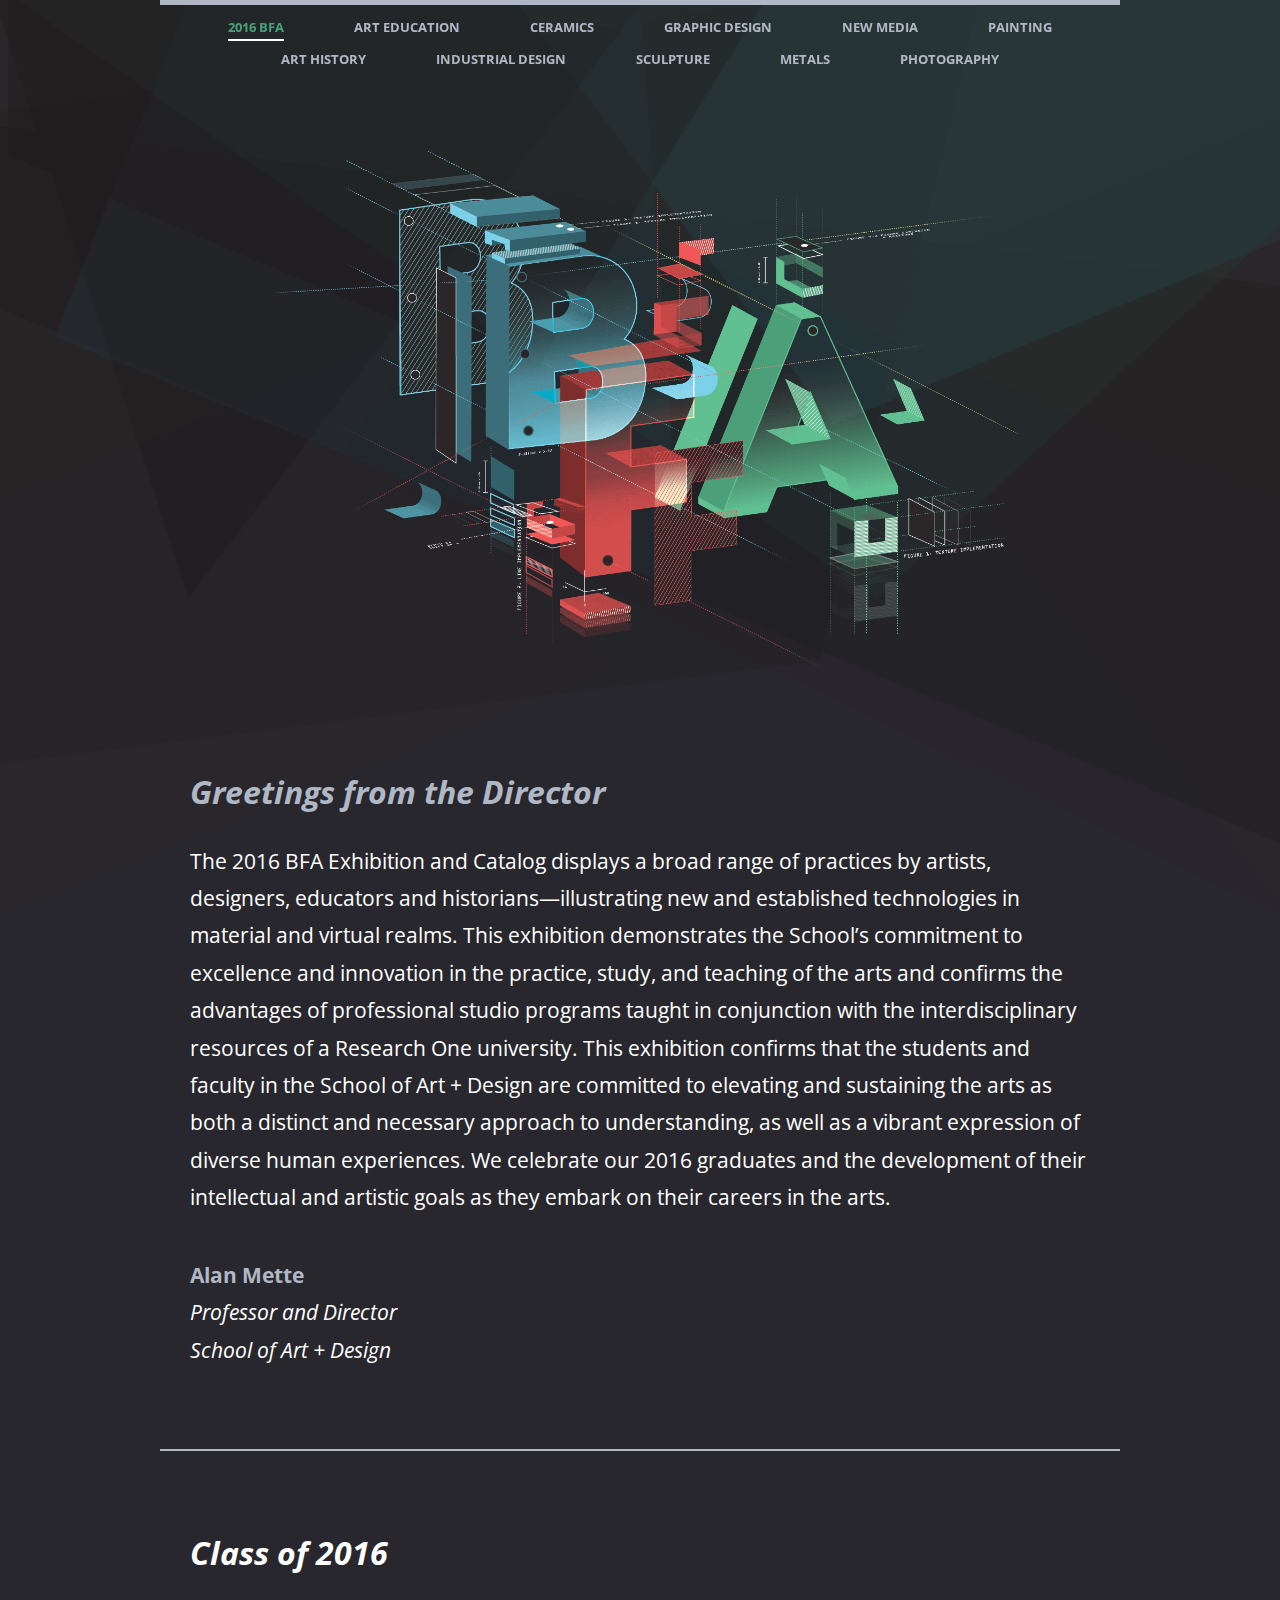
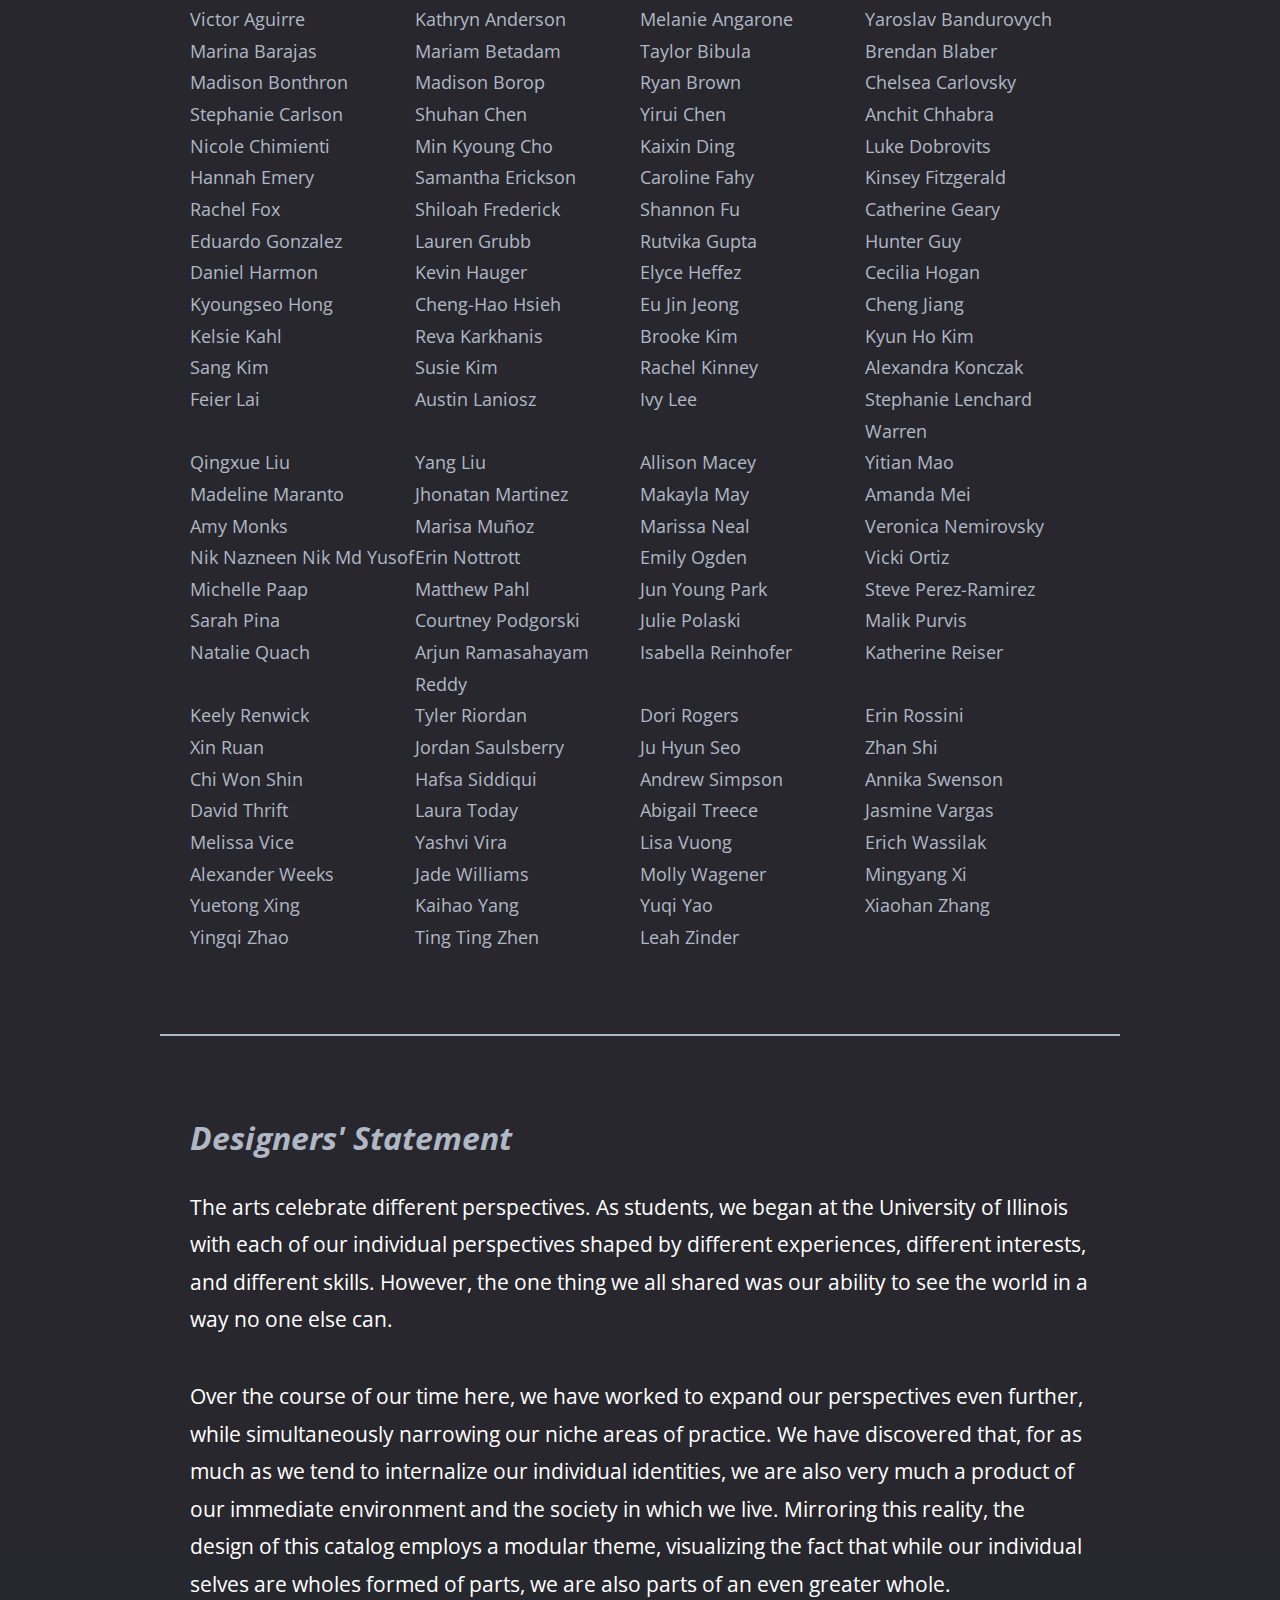
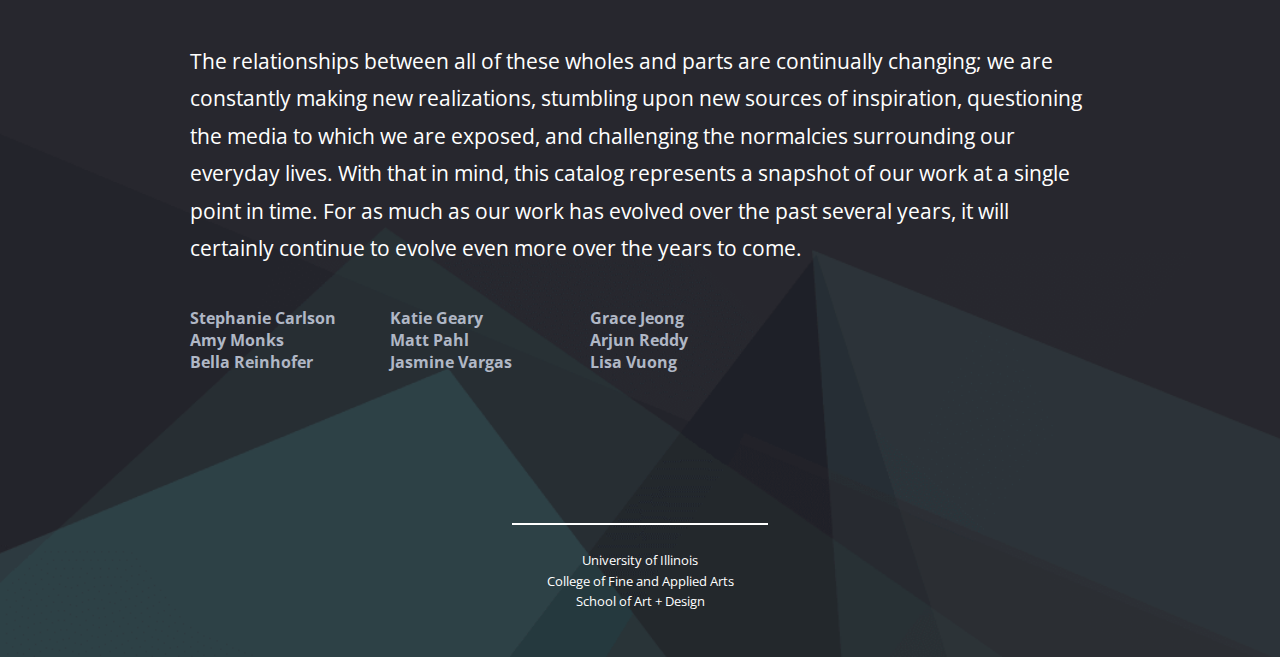
==== commit d04ac30f: "all but nav bar responsiveness" ====
--- a/index.html
+++ b/index.html
@@ -9,6 +9,7 @@
 
         <link rel="stylesheet" href="css/index-styles.css">
 		    <link rel="stylesheet" href="css/navigation.css">
+        <link href='https://fonts.googleapis.com/css?family=Open+Sans:400,400italic,600,700,600italic,700italic,800' rel='stylesheet' type='text/css'>
 
         <script>window.jQuery || document.write('<script src="js/vendor/jquery-1.11.2.min.js"><\/script>')</script>
         <script src="js/navigation.js"></script>
--- a/css/index-styles.css
+++ b/css/index-styles.css
@@ -0,0 +1,128 @@
+html, body, div, span, applet, object, iframe,
+h1, h2, h3, h4, h5, h6, p, blockquote, pre,
+a, abbr, acronym, address, big, cite, code,
+del, dfn, em, img, ins, kbd, q, s, samp,
+small, strike, strong, sub, sup, tt, var,
+b, u, i, center,
+dl, dt, dd, ol, ul, li,
+fieldset, form, label, legend,
+table, caption, tbody, tfoot, thead, tr, th, td,
+article, aside, canvas, details, embed, 
+figure, figcaption, footer, header, hgroup, 
+menu, nav, output, ruby, section, summary,
+time, mark, audio, video {
+	margin: 0;
+	padding: 0;
+	border: 0;
+	font-size: 100%;
+	font: inherit;
+	vertical-align: baseline;
+}
+
+body {
+	color: #fff;
+	margin: 0;
+	font-family: "Open Sans", "Helvetica", sans-serif;
+
+	background: url(../images/cover-background.gif) no-repeat top center,  url(../images/cover-background-bottom.png) no-repeat bottom center, #28272D;
+	background-size: 100% auto;
+}
+
+.container {
+	max-width: 960px;
+	margin: 0 auto;
+}
+
+section {
+	padding: 0 30px;
+}
+
+.hero{
+	padding-top: 130px;
+	padding-bottom: 80px;
+	text-align: center;
+}
+
+.bfalogo{
+	width: 80%;
+}
+
+h3 {
+	color: #b0b7c5;
+	font-style: italic;
+	font-size: 2em;
+	font-weight: 700;
+
+	margin-bottom: 30px;
+}
+
+.class-list h3{
+	color: #fff;
+}
+
+.class-list li{
+	color: #b0b7c5;
+	font-size: 1.1em;
+	line-height: 1.8;
+}
+
+p{
+	font-size: 1.3em;
+	line-height: 1.8;
+}
+
+.multiple{
+	margin-bottom: 40px;
+}
+
+hr {
+	margin: 80px 0 80px 0;
+	border: 1px solid #b0b7c5;
+}
+
+ul {
+	display: flex;
+	flex-wrap: wrap;
+
+	padding: 0;
+	margin: 0;
+
+	list-style: none;
+}
+
+.signage {
+	max-width: 600px;
+	margin-top: 40px;
+}
+
+.class-list li, .signage li {
+	flex: 1 0 200px;
+}
+
+.sign-name {
+	color: #b0b7c5;
+	font-weight: 700;
+}
+
+
+.title {
+	font-style: italic;
+}
+
+footer {
+	padding: 45px 0;
+	text-align: center;
+
+	margin-top: 80px;
+}
+
+footer p {
+	color: white;
+	font-size: .80em;
+	line-height: 1.6em;	
+}
+
+#footer-line {
+	border-top: 2px solid white;
+	margin: 25px 40%;
+}
--- a/css/navigation.css
+++ b/css/navigation.css
@@ -0,0 +1,56 @@
+.nav-bar {
+	display: flex;
+	flex-wrap: wrap;
+
+	padding-bottom: 30px;
+	margin: 0 auto;
+
+	list-style: none;
+	justify-content: center;
+	padding: 10px 10px 0;
+
+	border-top: 5px solid #b0b7c5;
+
+	position: fixed;
+	max-width: 940px;
+	left:0;
+	right:0;
+	z-index: 100;
+
+	-webkit-transition: background-color 500ms ease-out;
+    -moz-transition: background-color 500ms ease-out;
+    -o-transition: background-color 500ms ease-out;
+    transition: background-color 500ms ease-out;
+}
+
+.nav-bar li {
+	margin: 0 35px 10px 35px; /*top, right bottom, left*/
+}
+
+.nav-bar a{
+	text-decoration: none;
+	color: #B0B7C5;
+	text-transform: uppercase; 
+
+	font-weight: 700;
+	font-size: .8em;
+}
+
+#nav-home{
+	color: #48A178;
+}
+
+.nav-bar a:hover, #nav-home:hover{
+	color: #fff;
+}
+
+.active-link{
+	color: #fff;
+	padding-bottom: 3px;
+	border-bottom: 2px solid #fff;
+}
+
+.scrolling{
+	background-color: #28272D;
+	opacity: .9;
+}
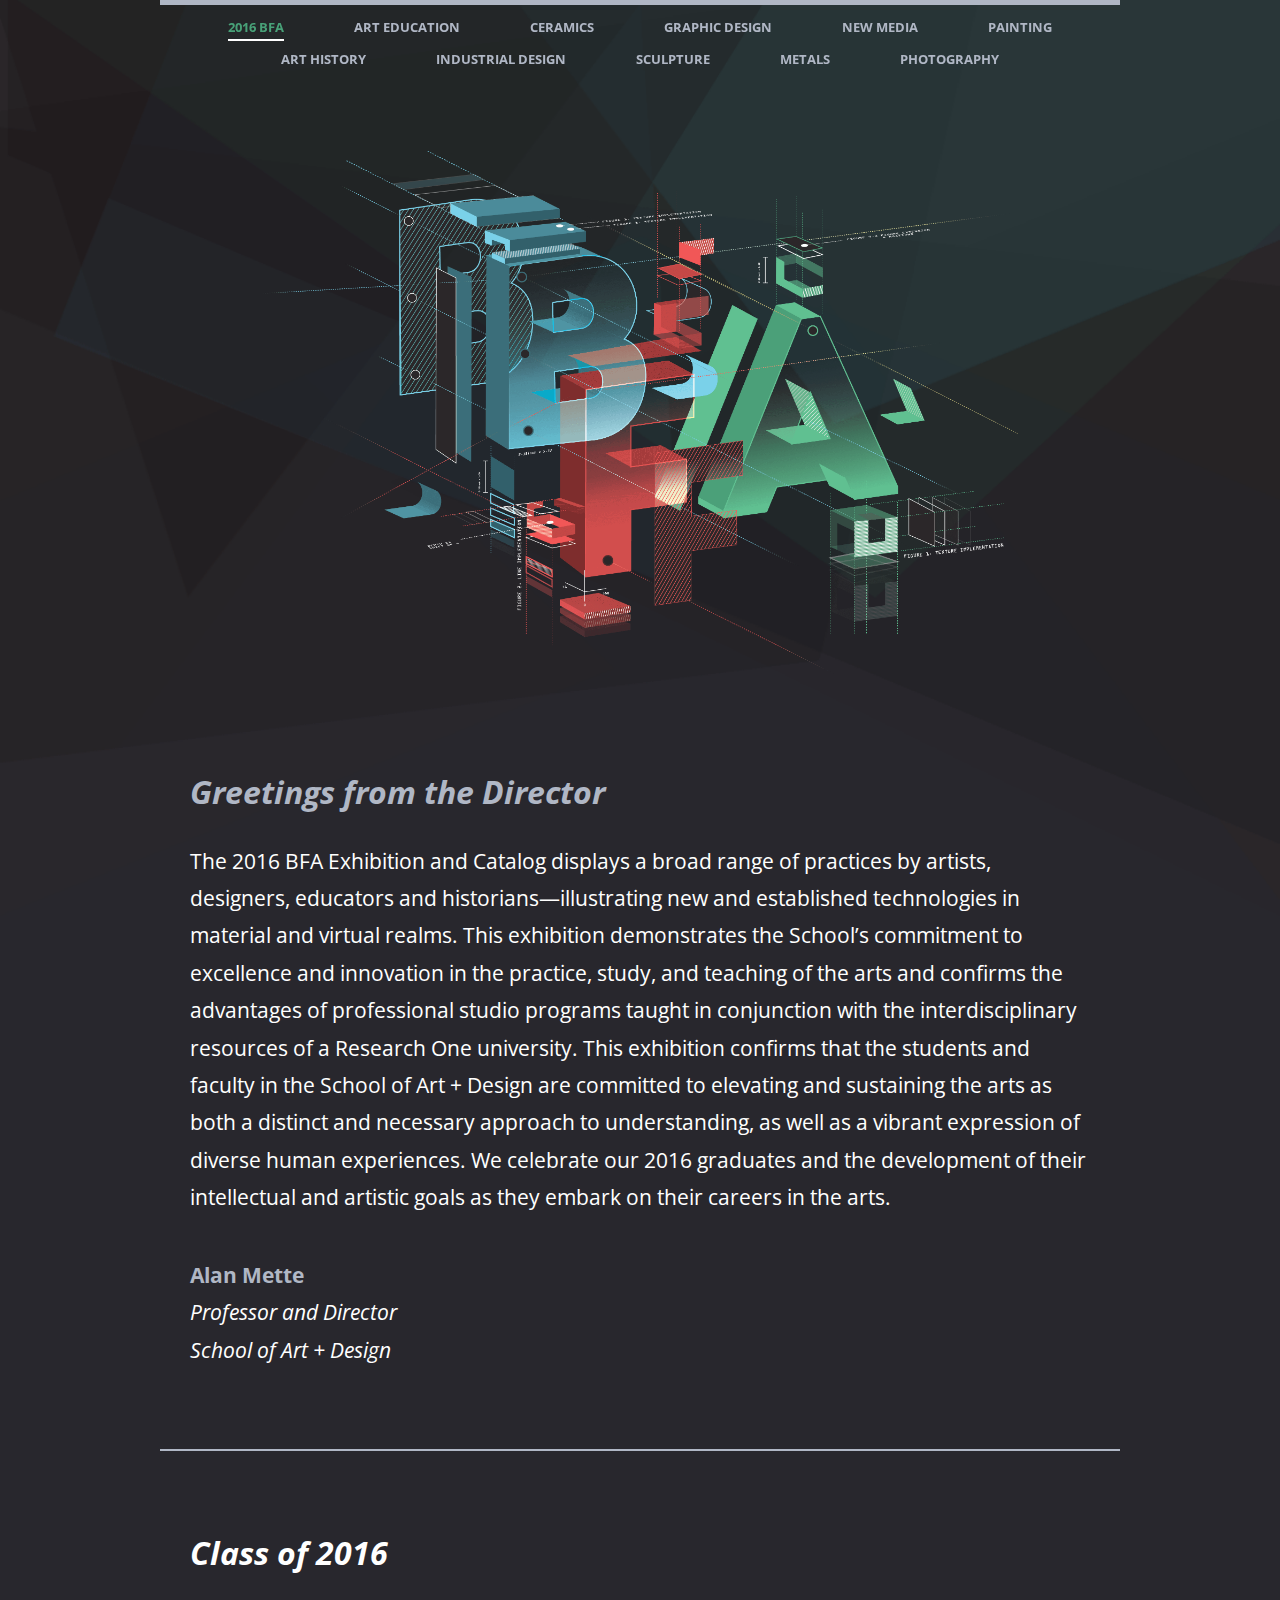
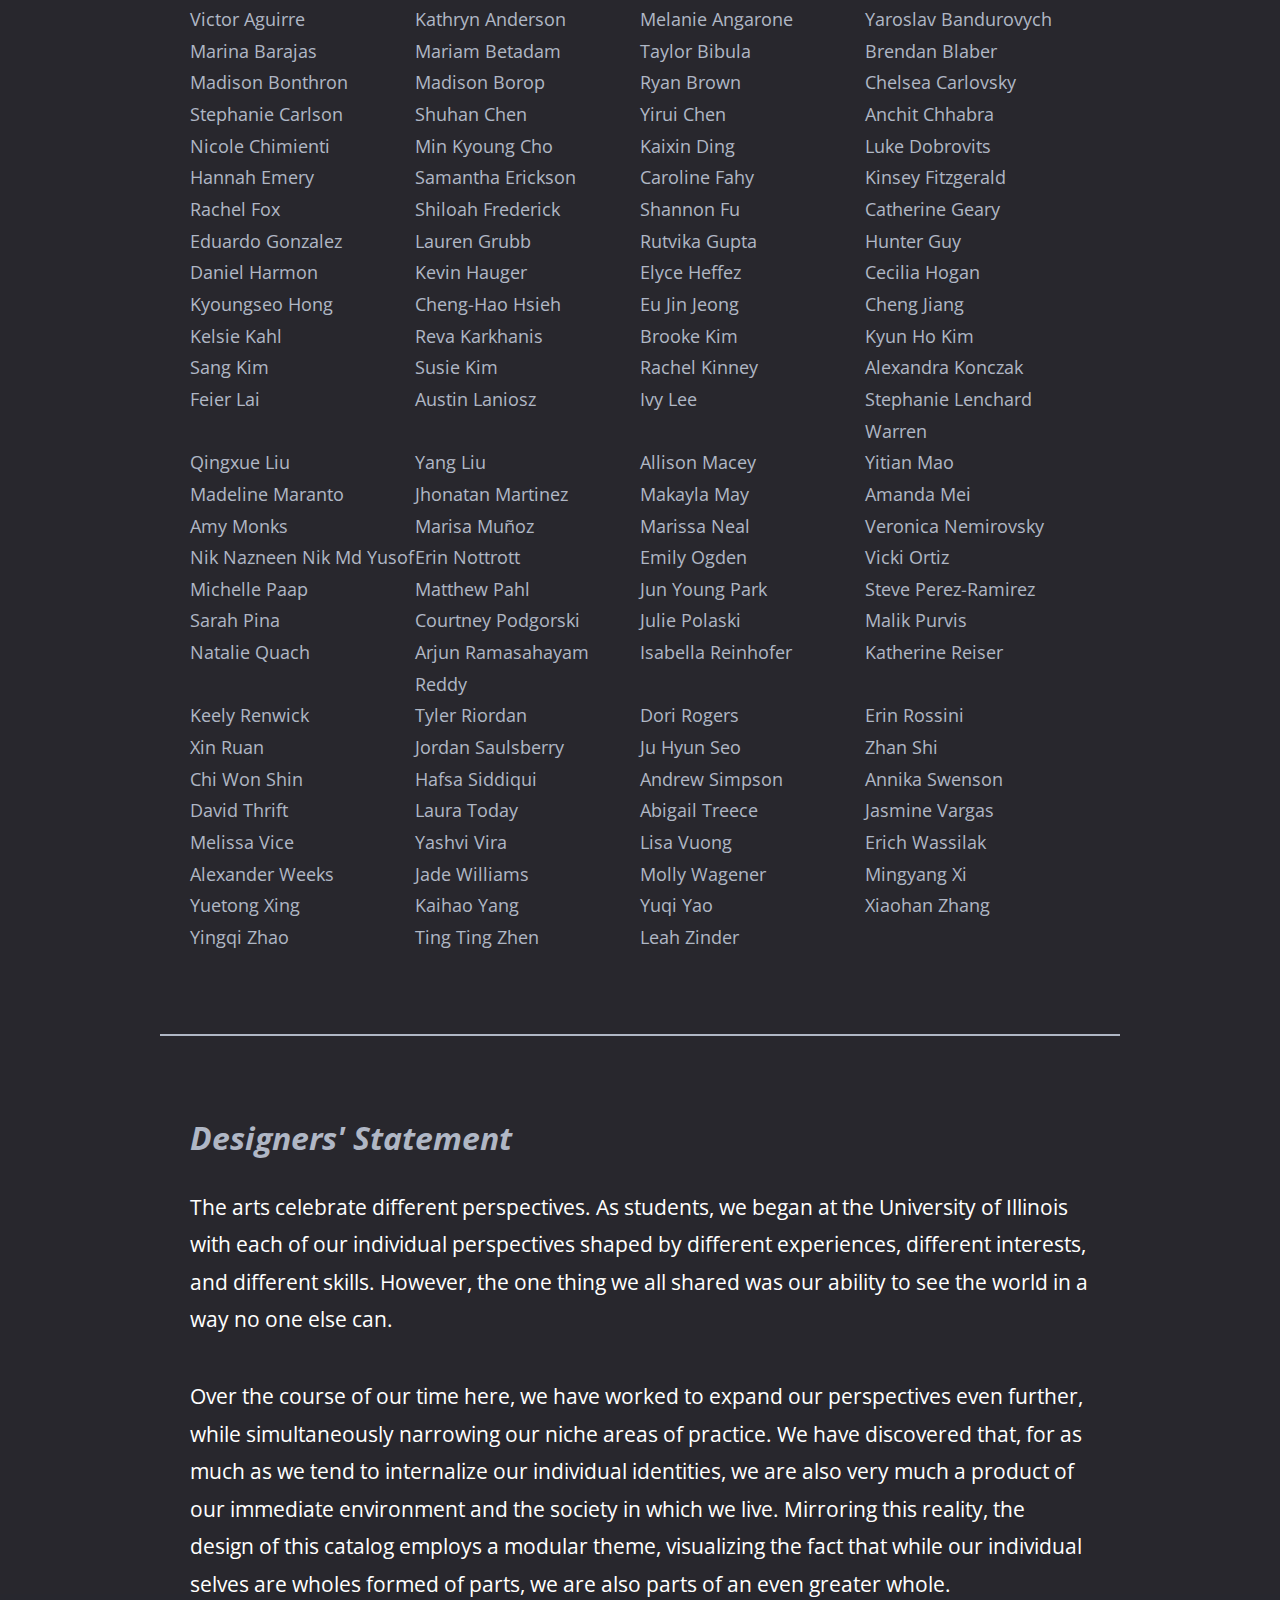
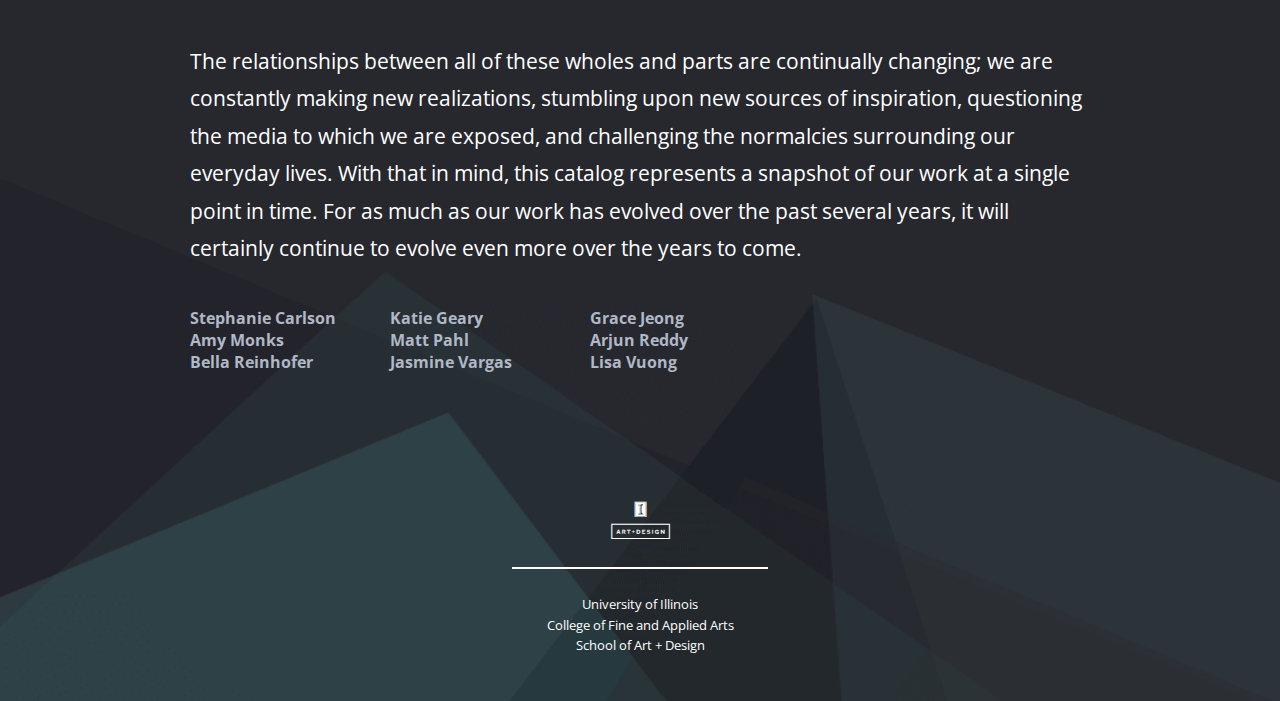
==== commit 78e5fbe5: "added footer to index" ====
--- a/index.html
+++ b/index.html
@@ -9,7 +9,7 @@
 
         <link rel="stylesheet" href="css/index-styles.css">
 		    <link rel="stylesheet" href="css/navigation.css">
-        <link href='https://fonts.googleapis.com/css?family=Open+Sans:400,400italic,600,700,600italic,700italic,800' rel='stylesheet' type='text/css'>
+        <link rel="stylesheet" href="fonts/css/fontello.css">
 
         <script>window.jQuery || document.write('<script src="js/vendor/jquery-1.11.2.min.js"><\/script>')</script>
         <script src="js/navigation.js"></script>
--- a/css/index-styles.css
+++ b/css/index-styles.css
@@ -1,3 +1,5 @@
+@import url(https://fonts.googleapis.com/css?family=Open+Sans:400,400italic,600,600italic,700,700italic);
+
 html, body, div, span, applet, object, iframe,
 h1, h2, h3, h4, h5, h6, p, blockquote, pre,
 a, abbr, acronym, address, big, cite, code,
--- a/fonts/css/fontello.css
+++ b/fonts/css/fontello.css
@@ -0,0 +1,56 @@
+@font-face {
+  font-family: 'fontello';
+  src: url('../font/fontello.eot?37896119');
+  src: url('../font/fontello.eot?37896119#iefix') format('embedded-opentype'),
+       url('../font/fontello.woff?37896119') format('woff'),
+       url('../font/fontello.ttf?37896119') format('truetype'),
+       url('../font/fontello.svg?37896119#fontello') format('svg');
+  font-weight: normal;
+  font-style: normal;
+}
+/* Chrome hack: SVG is rendered more smooth in Windozze. 100% magic, uncomment if you need it. */
+/* Note, that will break hinting! In other OS-es font will be not as sharp as it could be */
+/*
+@media screen and (-webkit-min-device-pixel-ratio:0) {
+  @font-face {
+    font-family: 'fontello';
+    src: url('../font/fontello.svg?37896119#fontello') format('svg');
+  }
+}
+*/
+ 
+ [class^="icon-"]:before, [class*=" icon-"]:before {
+  font-family: "fontello";
+  font-style: normal;
+  font-weight: normal;
+  speak: none;
+  text-decoration: inherit;
+  width: 1em;
+  margin-right: .2em;
+  text-align: center;
+  /* opacity: .8; */
+ 
+  /* For safety - reset parent styles, that can break glyph codes*/
+  font-variant: normal;
+  text-transform: none;
+ 
+  /* fix buttons height, for twitter bootstrap */
+  line-height: 1em;
+ 
+  /* Animation center compensation - margins should be symmetric */
+  /* remove if not needed */
+  margin-left: .2em;
+ 
+  /* you can be more comfortable with increased icons size */
+  /* font-size: 120%; */
+ 
+  /* Font smoothing. That was taken from TWBS */
+  -webkit-font-smoothing: antialiased;
+  -moz-osx-font-smoothing: grayscale;
+ 
+  /* Uncomment for 3D effect */
+  /* text-shadow: 1px 1px 1px rgba(127, 127, 127, 0.3); */
+}
+ 
+.icon-ad-logo:before { content: '\e800'; } /* '' */
+.icon-illinois-logo:before { content: '\e801'; } /* '' */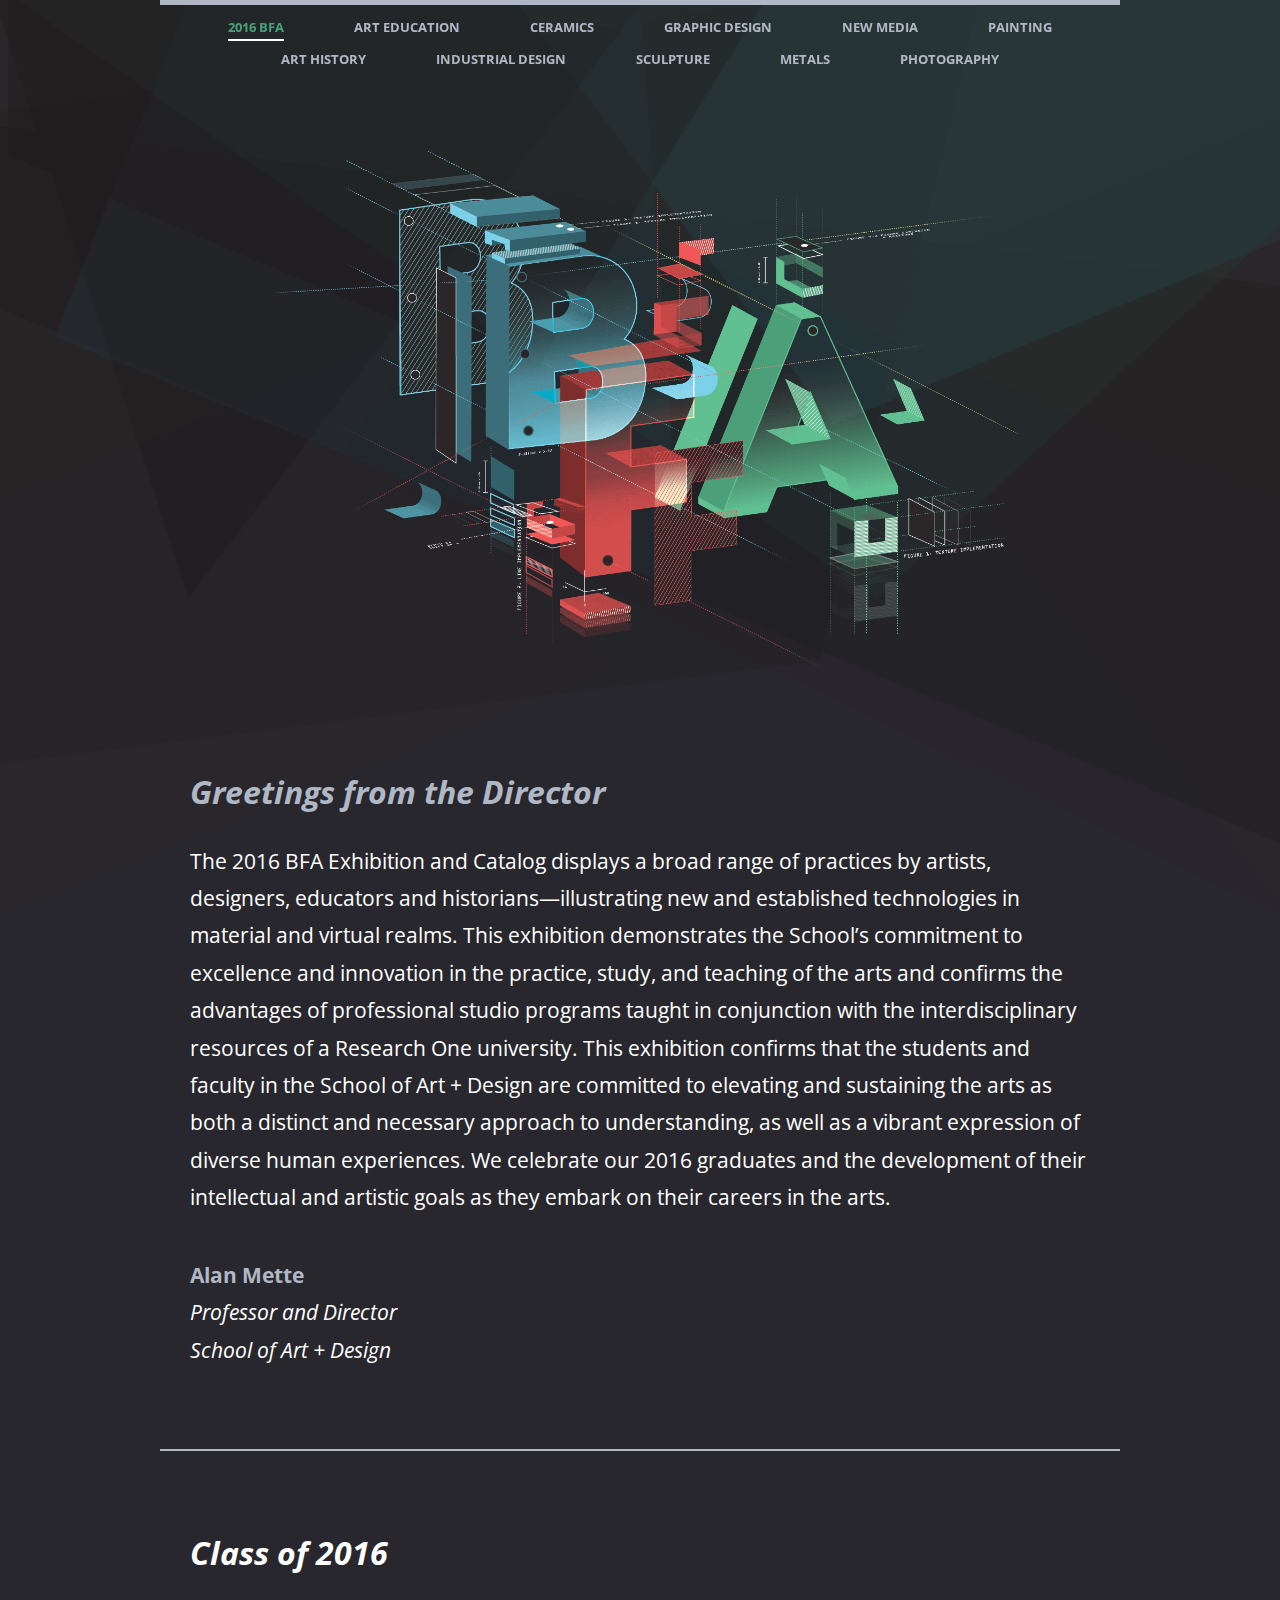
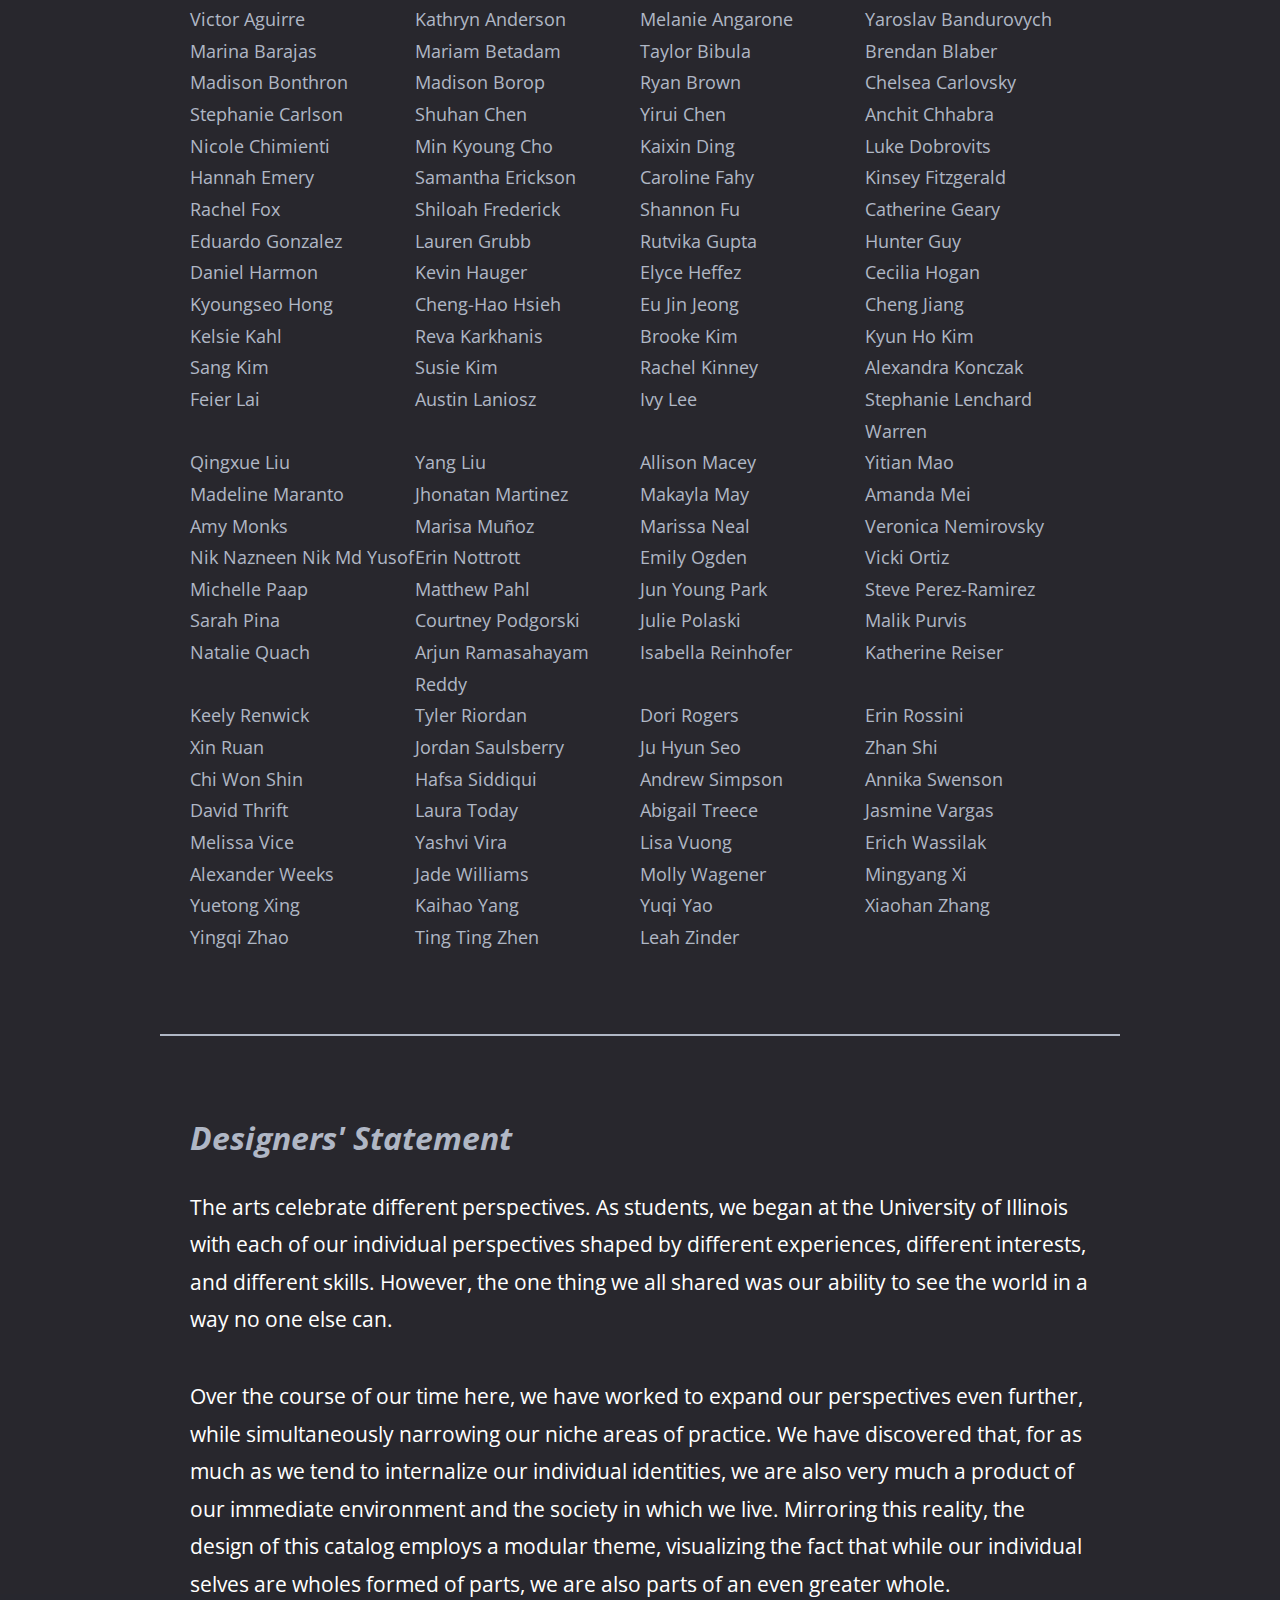
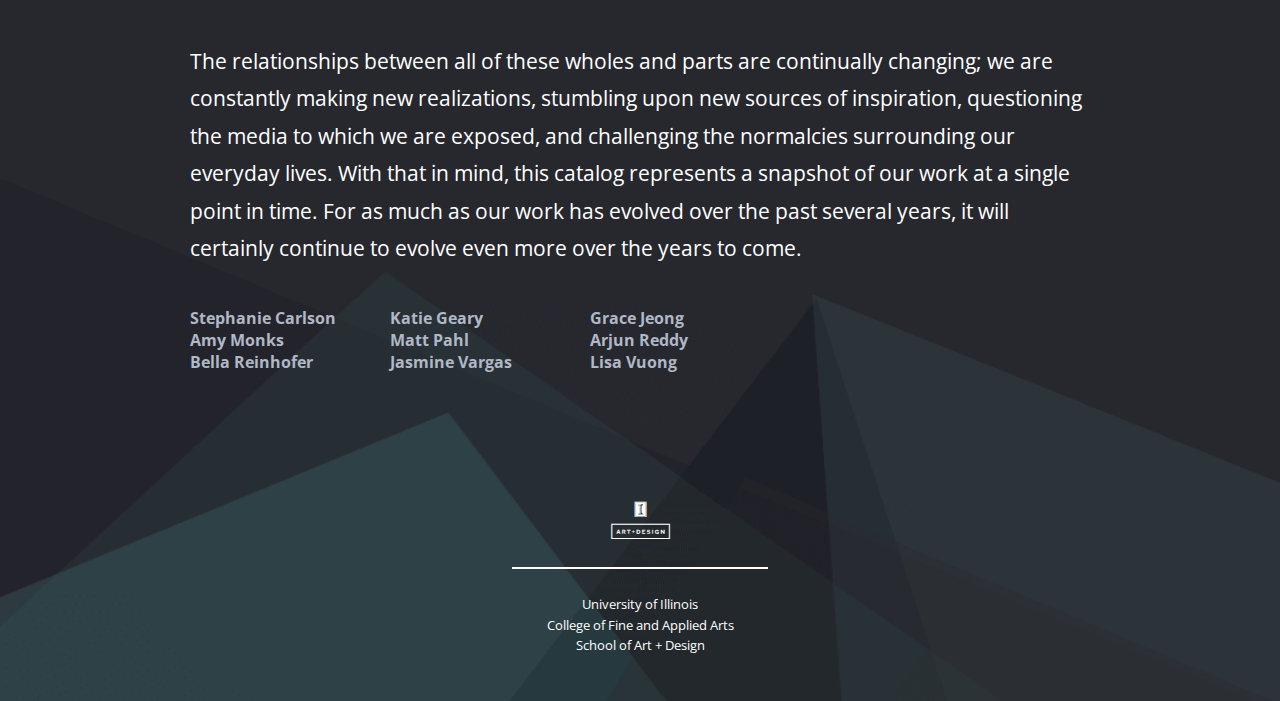
==== commit 54a8a339: "mobile menu almost works" ====
--- a/index.html
+++ b/index.html
@@ -11,24 +11,30 @@
 		    <link rel="stylesheet" href="css/navigation.css">
         <link rel="stylesheet" href="fonts/css/fontello.css">
 
-        <script>window.jQuery || document.write('<script src="js/vendor/jquery-1.11.2.min.js"><\/script>')</script>
-        <script src="js/navigation.js"></script>
+       
   </head>
 <body>
   <div class="container">
-    <ul class="nav-bar">
-      <li><a id="nav-home" class="active-link" href="index.html">2016 BFA</a></li>
-      <li><a href="arteducation.html">Art Education</a></li>
-      <li><a href="ceramics.html">Ceramics</a></li>
-      <li><a href="graphicdesign.html">Graphic Design</a></li>
-      <li><a href="newmedia.html">New Media</a></li>
-      <li><a href="painting.html">Painting</a></li>
-      <li><a href="arthistory.html">Art History</a></li>
-      <li><a href="industrialdesign.html">Industrial Design</a></li>
-      <li><a href="sculpture.html">Sculpture</a></li>
-      <li><a href="metals.html">Metals</a></li>
-      <li><a href="photography.html">Photography</a></li>
-    </ul>
+
+  <div id="cd-nav">
+    <a href="#0" class="cd-nav-trigger">Majors<span></span></a>
+
+    <nav id="cd-main-nav">
+      <ul class="nav-bar">
+        <li><a id="nav-home" class="active-link" href="index.html">2016 BFA</a></li>
+        <li><a href="arteducation.html">Art Education</a></li>
+        <li><a href="ceramics.html">Ceramics</a></li>
+        <li><a href="graphicdesign.html">Graphic Design</a></li>
+        <li><a href="newmedia.html">New Media</a></li>
+        <li><a href="painting.html">Painting</a></li>
+        <li><a href="arthistory.html">Art History</a></li>
+        <li><a href="industrialdesign.html">Industrial Design</a></li>
+        <li><a href="sculpture.html">Sculpture</a></li>
+        <li><a href="metals.html">Metals</a></li>
+        <li><a href="photography.html">Photography</a></li>
+      </ul>
+    </nav>
+  </div>
 
     <div class="hero" id="startchange">
       <img class="bfalogo" src="images/bfa-hero.png"> 
@@ -206,6 +212,13 @@
     <p>School of Art + Design</p>
   </footer>
 
+  <script>window.jQuery || document.write('<script src="js/vendor/jquery-1.11.2.min.js"><\/script>')</script>
+  <script src="js/navigation.js"></script>
+
+</body>
+</html>
+
+
 </body>	
 
 
--- a/css/navigation.css
+++ b/css/navigation.css
@@ -54,3 +54,50 @@
 	background-color: #28272D;
 	opacity: .9;
 }
+
+.cd-nav-trigger{
+	display: none;
+}
+
+@media only screen and (max-width: 650px) {
+	#cd-nav ul {
+		/* mobile first */
+		flex-direction: column;
+		position: fixed;
+		width: 100%;
+		background-color: rgba(43,39,41,.9);
+		/*max-width: 400px;*/
+		right: 0;
+		top: 0;
+		visibility: hidden;
+		overflow: hidden;
+		z-index: 1;
+
+		transform: scale(0);
+		transform-origin: 100% 0;
+		transition: transform 0.3s, visibility 0s 0.3s;
+	}
+	 
+	#cd-nav ul.is-visible {
+		visibility: visible;
+		transform: scale(1);
+		transition: transform 0.3s, visibility 0s 0s;
+	}
+	 
+	.cd-nav-trigger {
+		display: block;
+		position: fixed;
+		top: 15px;
+		right: 15px;
+		color: #fff;
+		border: 1px solid #fff;
+		border-radius: 3px;
+		padding: 5px 15px 5px 15px;
+		text-decoration: none;
+		font-family: "Open-sans";
+		background-color: rgba(43,39,41,.9);
+
+		/* image replacement */
+		z-index: 100;
+	}
+}